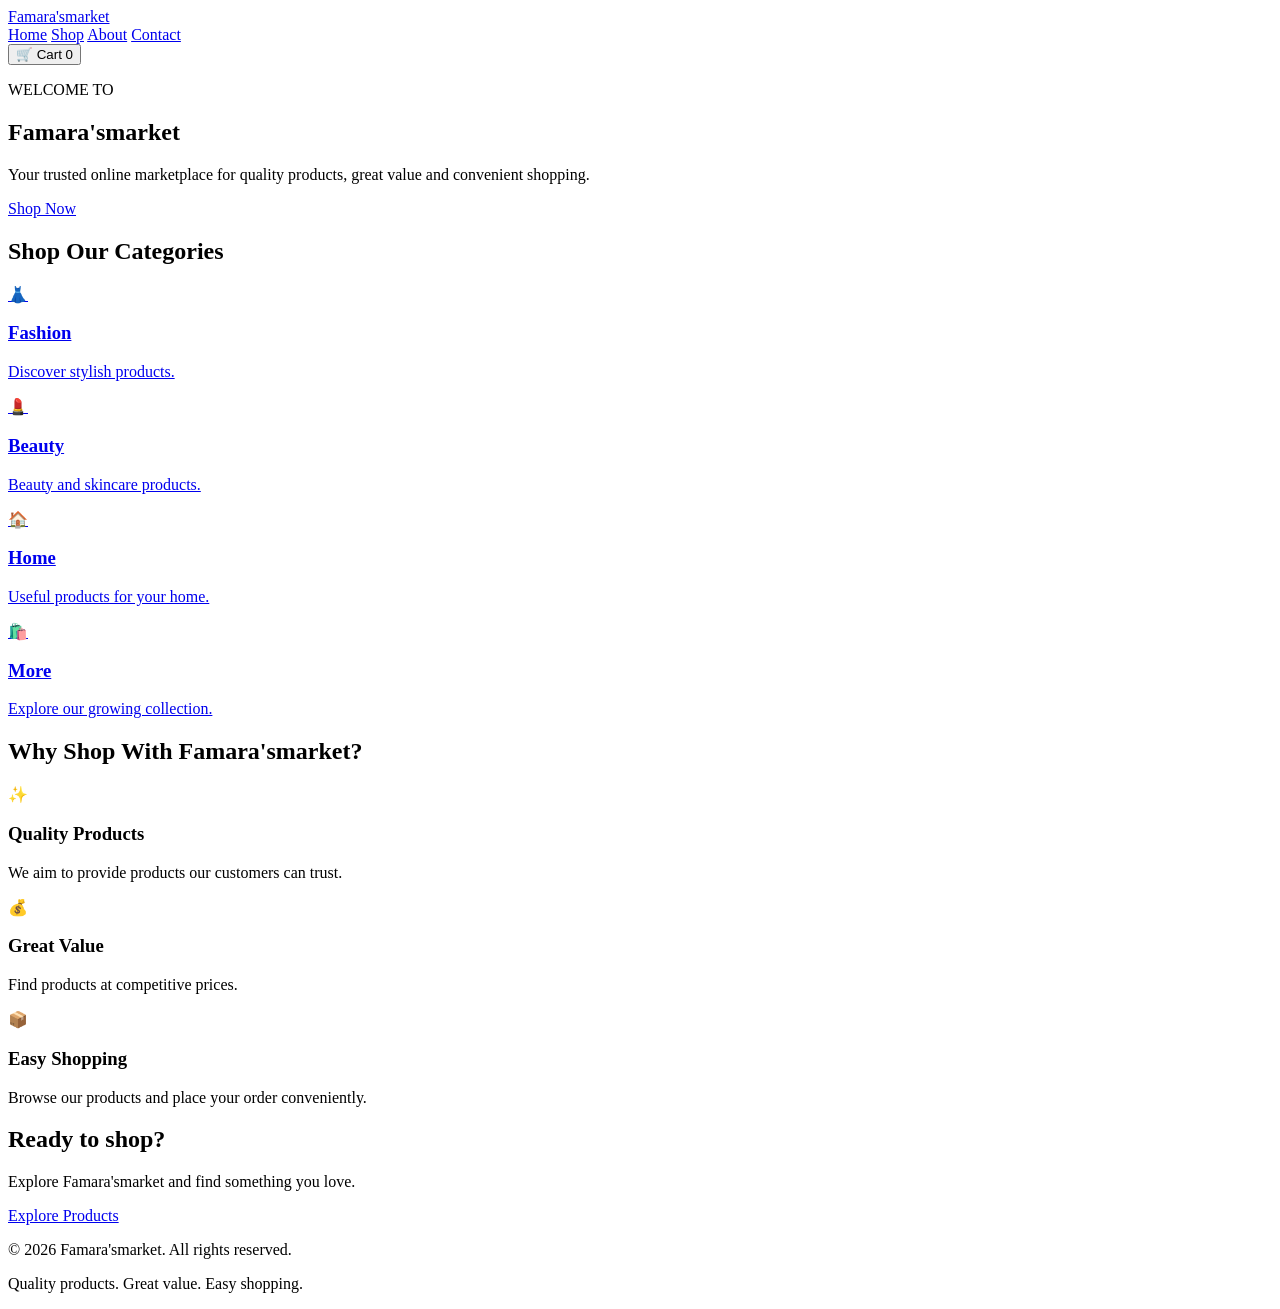
==== index.html @ 617af250 "Create Famara'smarket homepage" ====
<!DOCTYPE html>
<html lang="en">
<head>
  <meta charset="UTF-8">
  <meta name="viewport" content="width=device-width, initial-scale=1.0">

  <title>Famara'smarket | Shop Online</title>

  <meta
    name="description"
    content="Welcome to Famara'smarket — shop quality products conveniently online."
  >

  <link rel="stylesheet" href="css/style.css">
</head>

<body>

  <!-- HEADER -->
  <header class="header">
    <div class="container header-content">

      <a href="index.html" class="logo">
        Famara'smarket
      </a>

      <nav class="nav">
        <a href="index.html">Home</a>
        <a href="pages/shop.html">Shop</a>
        <a href="pages/about.html">About</a>
        <a href="pages/contact.html">Contact</a>
      </nav>

      <button class="cart-button" type="button">
        🛒 Cart <span id="cart-count">0</span>
      </button>

    </div>
  </header>


  <!-- HERO SECTION -->
  <main>

    <section class="hero">
      <div class="container hero-content">

        <div class="hero-text">
          <p class="welcome">WELCOME TO</p>

          <h1>Famara'smarket</h1>

          <p>
            Your trusted online marketplace for quality products,
            great value and convenient shopping.
          </p>

          <a href="pages/shop.html" class="button">
            Shop Now
          </a>
        </div>

      </div>
    </section>


    <!-- CATEGORIES -->
    <section class="categories">
      <div class="container">

        <h2>Shop Our Categories</h2>

        <div class="category-grid">

          <a href="pages/shop.html" class="category-card">
            <span>👗</span>
            <h3>Fashion</h3>
            <p>Discover stylish products.</p>
          </a>

          <a href="pages/shop.html" class="category-card">
            <span>💄</span>
            <h3>Beauty</h3>
            <p>Beauty and skincare products.</p>
          </a>

          <a href="pages/shop.html" class="category-card">
            <span>🏠</span>
            <h3>Home</h3>
            <p>Useful products for your home.</p>
          </a>

          <a href="pages/shop.html" class="category-card">
            <span>🛍️</span>
            <h3>More</h3>
            <p>Explore our growing collection.</p>
          </a>

        </div>

      </div>
    </section>


    <!-- WHY SHOP WITH US -->
    <section class="why-us">
      <div class="container">

        <h2>Why Shop With Famara'smarket?</h2>

        <div class="features">

          <div class="feature">
            <span>✨</span>
            <h3>Quality Products</h3>
            <p>We aim to provide products our customers can trust.</p>
          </div>

          <div class="feature">
            <span>💰</span>
            <h3>Great Value</h3>
            <p>Find products at competitive prices.</p>
          </div>

          <div class="feature">
            <span>📦</span>
            <h3>Easy Shopping</h3>
            <p>Browse our products and place your order conveniently.</p>
          </div>

        </div>

      </div>
    </section>


    <!-- CALL TO ACTION -->
    <section class="cta">
      <div class="container">

        <h2>Ready to shop?</h2>

        <p>
          Explore Famara'smarket and find something you love.
        </p>

        <a href="pages/shop.html" class="button">
          Explore Products
        </a>

      </div>
    </section>

  </main>


  <!-- FOOTER -->
  <footer class="footer">
    <div class="container">

      <p>
        © 2026 Famara'smarket. All rights reserved.
      </p>

      <p>
        Quality products. Great value. Easy shopping.
      </p>

    </div>
  </footer>


  <script src="js/script.js"></script>

</body>
  </html>
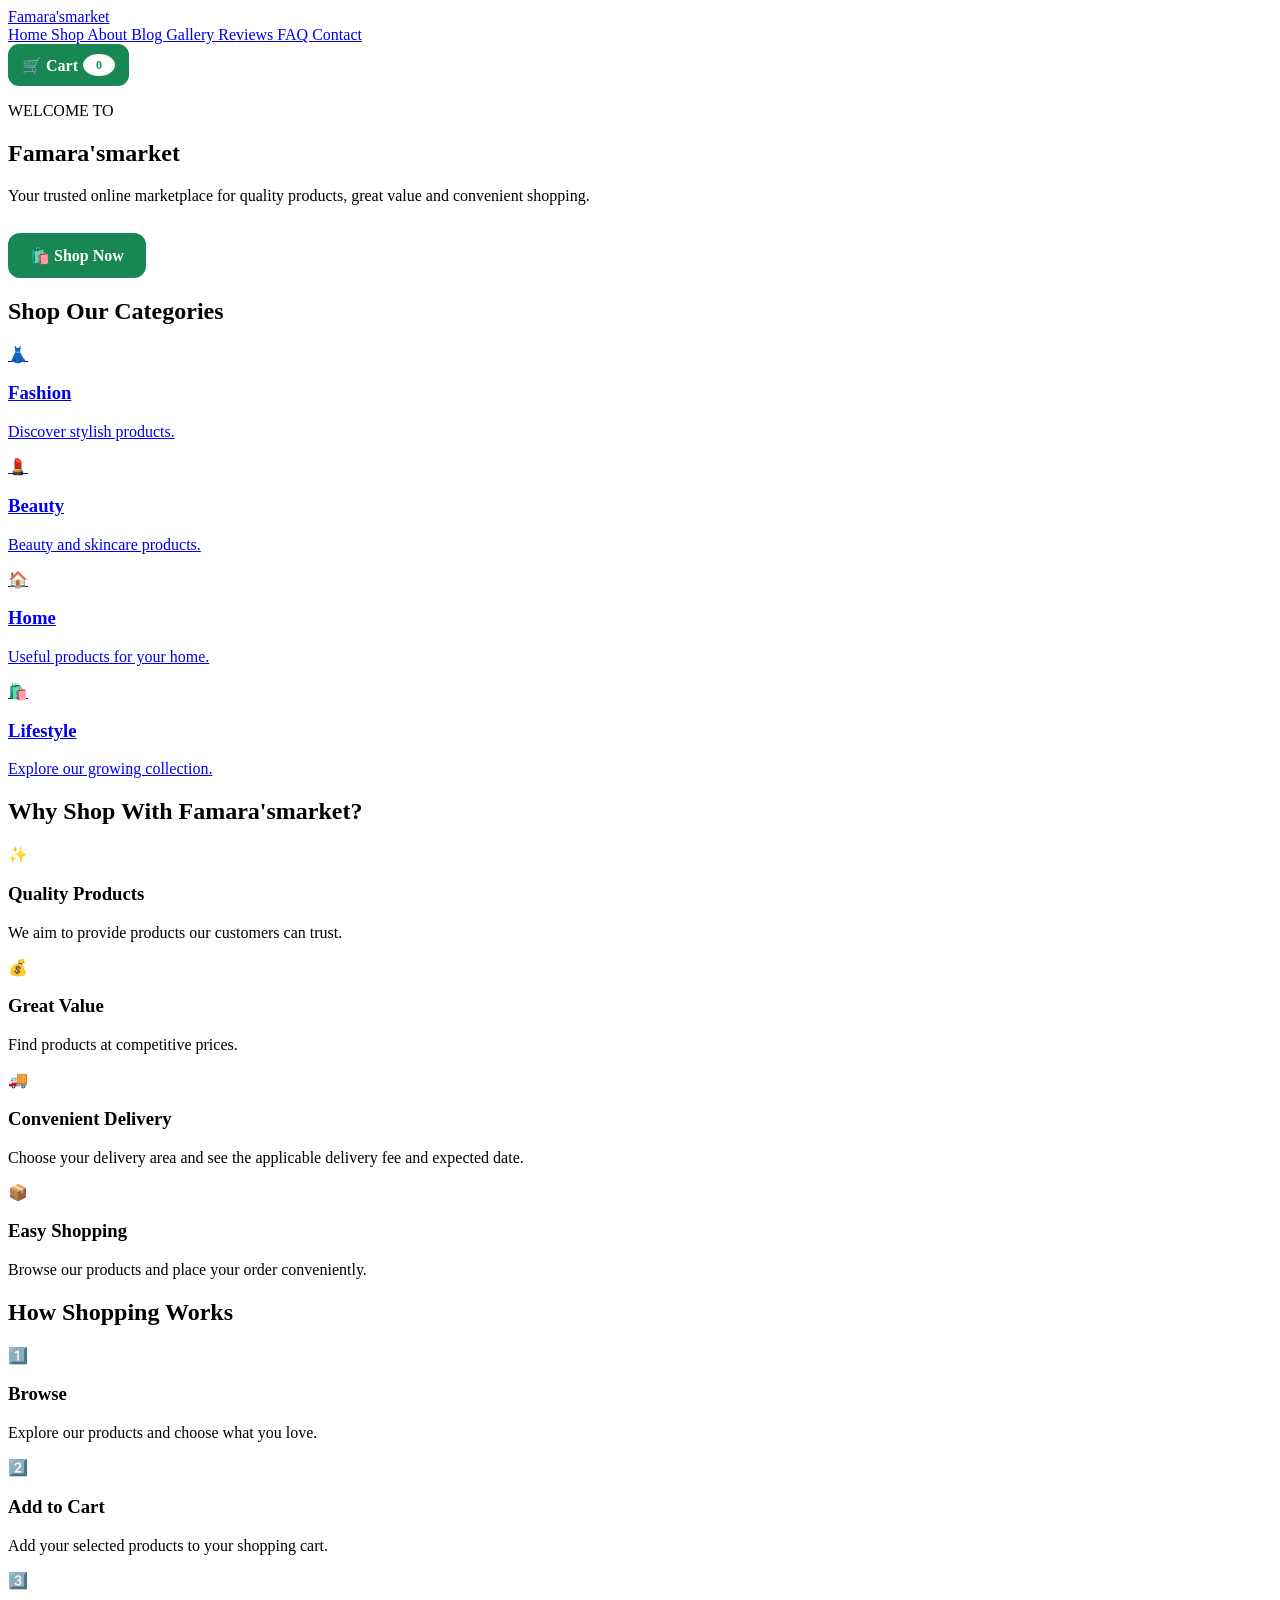
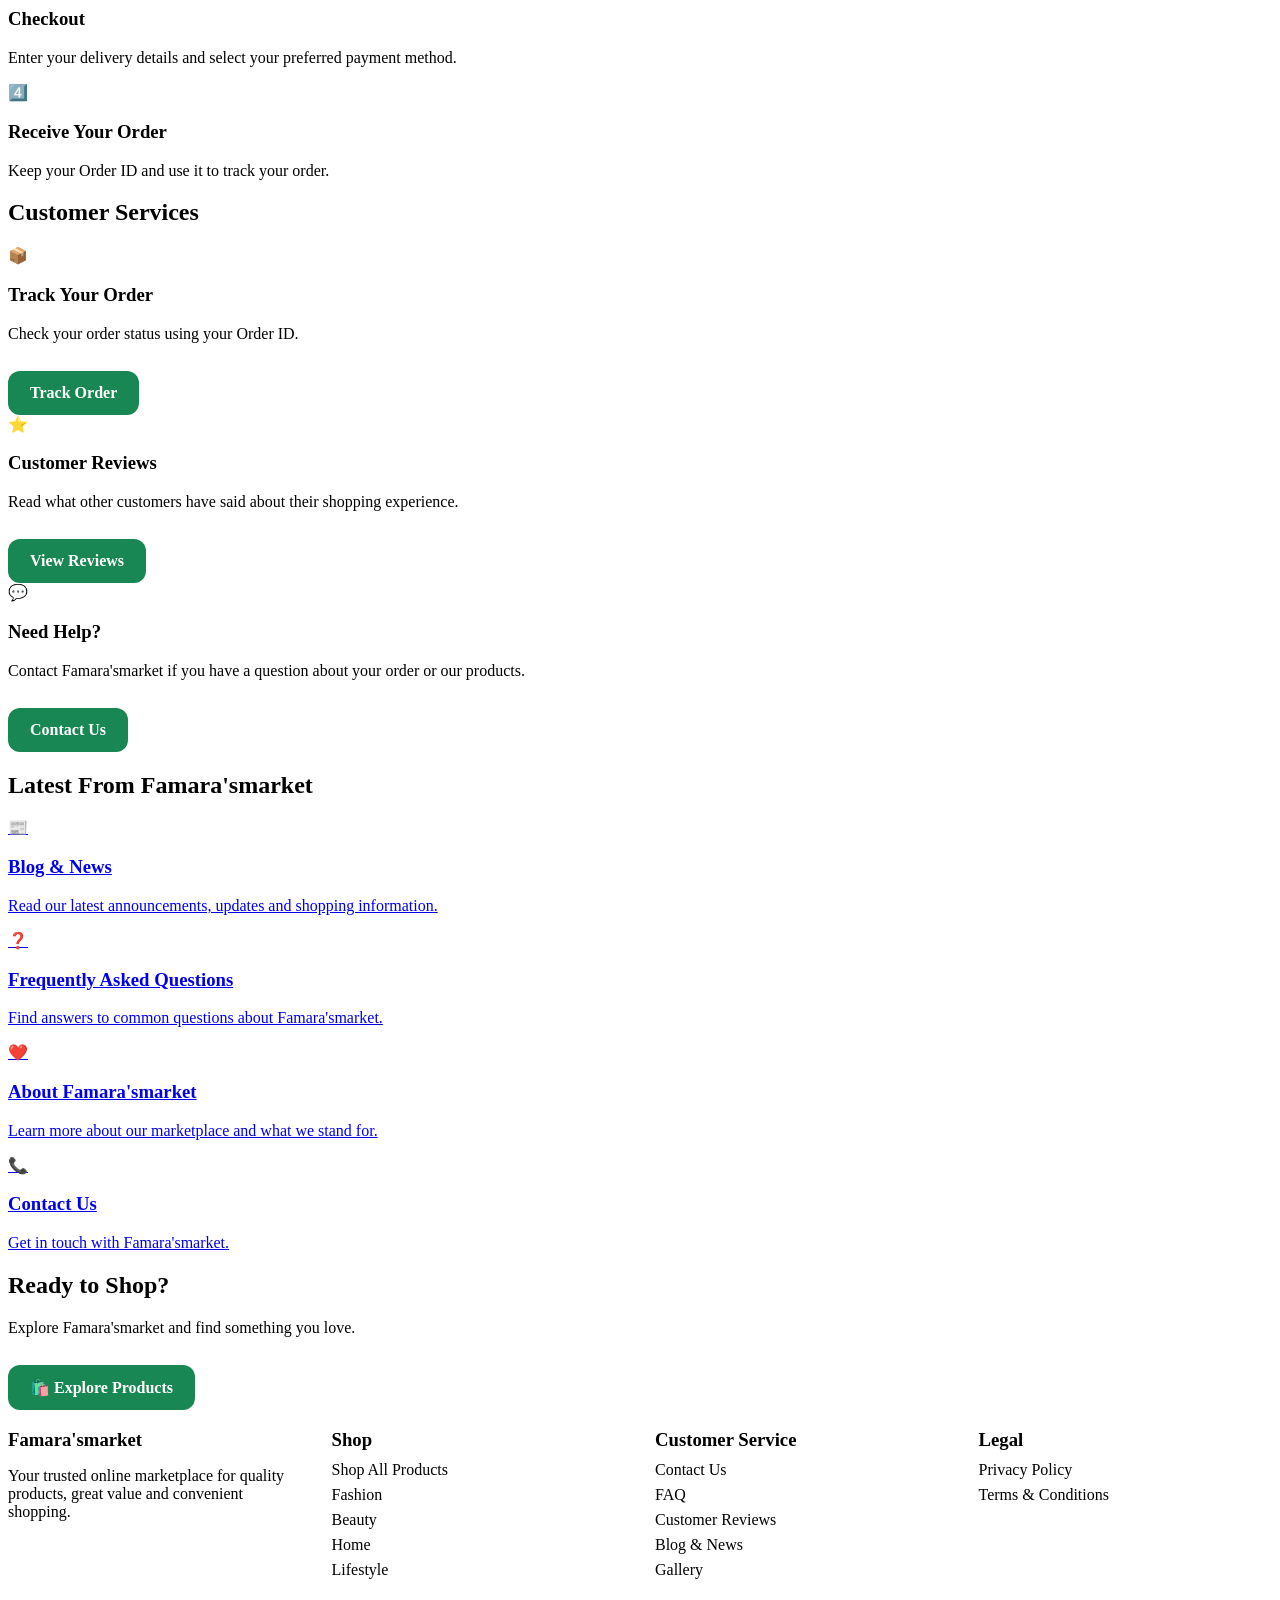
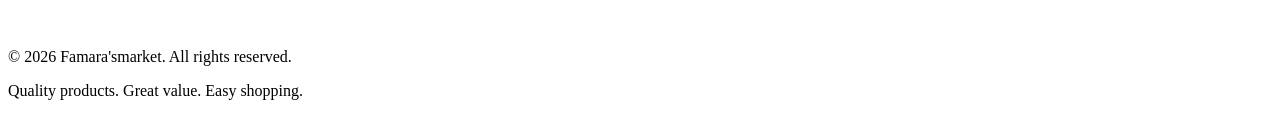
==== commit 8d856bfa: "Update homepage Updated the HTML structure and content for better clarity and user experience. Enhan" ====
--- a/index.html
+++ b/index.html
@@ -1,176 +1,1010 @@
-<!DOCTYPE html>
-<html lang="en">
-<head>
-  <meta charset="UTF-8">
-  <meta name="viewport" content="width=device-width, initial-scale=1.0">
-
-  <title>Famara'smarket | Shop Online</title>
-
-  <meta
-    name="description"
-    content="Welcome to Famara'smarket — shop quality products conveniently online."
-  >
-
-  <link rel="stylesheet" href="css/style.css">
-</head>
-
-<body>
-
-  <!-- HEADER -->
-  <header class="header">
-    <div class="container header-content">
-
-      <a href="index.html" class="logo">
-        Famara'smarket
-      </a>
-
-      <nav class="nav">
-        <a href="index.html">Home</a>
-        <a href="pages/shop.html">Shop</a>
-        <a href="pages/about.html">About</a>
-        <a href="pages/contact.html">Contact</a>
-      </nav>
-
-      <button class="cart-button" type="button">
-        🛒 Cart <span id="cart-count">0</span>
-      </button>
-
-    </div>
-  </header>
-
-
-  <!-- HERO SECTION -->
-  <main>
-
-    <section class="hero">
-      <div class="container hero-content">
-
-        <div class="hero-text">
-          <p class="welcome">WELCOME TO</p>
-
-          <h1>Famara'smarket</h1>
-
-          <p>
-            Your trusted online marketplace for quality products,
-            great value and convenient shopping.
-          </p>
-
-          <a href="pages/shop.html" class="button">
-            Shop Now
-          </a>
-        </div>
-
-      </div>
-    </section>
-
-
-    <!-- CATEGORIES -->
-    <section class="categories">
-      <div class="container">
-
-        <h2>Shop Our Categories</h2>
-
-        <div class="category-grid">
-
-          <a href="pages/shop.html" class="category-card">
-            <span>👗</span>
-            <h3>Fashion</h3>
-            <p>Discover stylish products.</p>
-          </a>
-
-          <a href="pages/shop.html" class="category-card">
-            <span>💄</span>
-            <h3>Beauty</h3>
-            <p>Beauty and skincare products.</p>
-          </a>
-
-          <a href="pages/shop.html" class="category-card">
-            <span>🏠</span>
-            <h3>Home</h3>
-            <p>Useful products for your home.</p>
-          </a>
-
-          <a href="pages/shop.html" class="category-card">
-            <span>🛍️</span>
-            <h3>More</h3>
-            <p>Explore our growing collection.</p>
-          </a>
-
-        </div>
-
-      </div>
-    </section>
-
-
-    <!-- WHY SHOP WITH US -->
-    <section class="why-us">
-      <div class="container">
-
-        <h2>Why Shop With Famara'smarket?</h2>
-
-        <div class="features">
-
-          <div class="feature">
-            <span>✨</span>
-            <h3>Quality Products</h3>
-            <p>We aim to provide products our customers can trust.</p>
-          </div>
-
-          <div class="feature">
-            <span>💰</span>
-            <h3>Great Value</h3>
-            <p>Find products at competitive prices.</p>
-          </div>
-
-          <div class="feature">
-            <span>📦</span>
-            <h3>Easy Shopping</h3>
-            <p>Browse our products and place your order conveniently.</p>
-          </div>
-
-        </div>
-
-      </div>
-    </section>
-
-
-    <!-- CALL TO ACTION -->
-    <section class="cta">
-      <div class="container">
-
-        <h2>Ready to shop?</h2>
-
-        <p>
-          Explore Famara'smarket and find something you love.
-        </p>
-
-        <a href="pages/shop.html" class="button">
-          Explore Products
-        </a>
-
-      </div>
-    </section>
-
-  </main>
-
-
-  <!-- FOOTER -->
-  <footer class="footer">
-    <div class="container">
-
-      <p>
-        © 2026 Famara'smarket. All rights reserved.
-      </p>
-
-      <p>
-        Quality products. Great value. Easy shopping.
-      </p>
-
-    </div>
-  </footer>
-
-
-  <script src="js/script.js"></script>
-
-</body>
-  </html>
+<!DOCTYPE html>  <html lang="en">  <head>  
+  <meta charset="UTF-8">  <meta
+name="viewport"
+content="width=device-width, initial-scale=1.0"
+
+> 
+
+<meta
+name="description"
+content="Famara'smarket — your trusted online marketplace for quality products, great value and convenient shopping across Sierra Leone."
+
+> 
+
+<meta
+name="theme-color"
+content="#198754"
+
+> 
+
+  <title>Famara'smarket | Shop Online</title>    <link  
+    rel="stylesheet"  
+    href="css/style.css"  
+  >    <style>  
+  
+    /* =====================================================  
+       HOME PAGE BUTTON FIX  
+       ===================================================== */  
+  
+    .fm-button {  
+      display: inline-block;  
+  
+      padding: 13px 22px;  
+  
+      margin-top: 12px;  
+  
+      background: #198754;  
+  
+      color: #ffffff !important;  
+  
+      border: none;  
+  
+      border-radius: 12px;  
+  
+      text-decoration: none !important;  
+  
+      font-weight: 800;  
+  
+      cursor: pointer;  
+  
+      transition:  
+        background .2s ease,  
+        transform .2s ease;  
+    }  
+  
+    .fm-button:hover {  
+      background: #157347;  
+  
+      transform: translateY(-1px);  
+    }  
+  
+    .fm-button:active {  
+      transform: translateY(0);  
+    }  
+  
+    .fm-cart-button {  
+      display: inline-flex;  
+  
+      align-items: center;  
+  
+      gap: 5px;  
+  
+      padding: 10px 14px;  
+  
+      background: #198754;  
+  
+      color: #ffffff !important;  
+  
+      border-radius: 11px;  
+  
+      text-decoration: none !important;  
+  
+      font-weight: 800;  
+    }  
+  
+    .fm-cart-count {  
+      display: inline-flex;  
+  
+      align-items: center;  
+  
+      justify-content: center;  
+  
+      min-width: 22px;  
+  
+      height: 22px;  
+  
+      padding: 0 5px;  
+  
+      border-radius: 50%;  
+  
+      background: #ffffff;  
+  
+      color: #198754;  
+  
+      font-size: 12px;  
+    }  
+  
+    .fm-footer-grid {  
+      display: grid;  
+  
+      grid-template-columns:  
+        repeat(4, 1fr);  
+  
+      gap: 30px;  
+  
+      margin-bottom: 25px;  
+    }  
+  
+    .fm-footer-column h3 {  
+      margin-bottom: 10px;  
+    }  
+  
+    .fm-footer-column a {  
+      display: block;  
+  
+      margin-bottom: 7px;  
+  
+      color: inherit;  
+  
+      text-decoration: none;  
+    }  
+  
+    .fm-footer-column a:hover {  
+      text-decoration: underline;  
+    }  
+  
+    .fm-footer-bottom {  
+      padding-top: 20px;  
+  
+      border-top:  
+        1px solid rgba(255,255,255,.2);  
+    }  
+  
+    @media (max-width: 800px) {  
+  
+      .fm-footer-grid {  
+        grid-template-columns:  
+          repeat(2, 1fr);  
+      }  
+  
+    }  
+  
+    @media (max-width: 500px) {  
+  
+      .fm-footer-grid {  
+        grid-template-columns: 1fr;  
+      }  
+  
+    }  
+  
+  </style>  </head>  <body>    <!-- =====================================================  
+       HEADER  
+       ===================================================== -->    <header class="header">  <div class="container header-content">  
+
+
+  <a  
+    href="index.html"  
+    class="logo"  
+  >  
+    Famara'smarket  
+  </a>  
+
+
+  <nav class="nav">  
+
+    <a href="index.html">  
+      Home  
+    </a>  
+
+    <a href="pages/shop.html">  
+      Shop  
+    </a>  
+
+    <a href="pages/about.html">  
+      About  
+    </a>  
+
+    <a href="pages/blog.html">  
+      Blog  
+    </a>  
+
+    <a href="pages/gallery.html">  
+      Gallery  
+    </a>  
+
+    <a href="pages/testimonials.html">  
+      Reviews  
+    </a>  
+
+    <a href="pages/faq.html">  
+      FAQ  
+    </a>  
+
+    <a href="pages/contact.html">  
+      Contact  
+    </a>  
+
+  </nav>  
+
+
+  <a  
+    href="pages/shop.html"  
+    class="fm-cart-button"  
+    aria-label="Open shopping cart"  
+  >  
+
+    🛒 Cart  
+
+    <span  
+      class="fm-cart-count"  
+      id="cart-count"  
+    >  
+      0  
+    </span>  
+
+  </a>  
+
+
+</div>
+
+  </header>    <!-- =====================================================  
+       MAIN  
+       ===================================================== -->    <main>  <!-- ===================================================  
+     HERO  
+     =================================================== -->  
+
+<section class="hero">  
+
+  <div class="container hero-content">  
+
+    <div class="hero-text">  
+
+      <p class="welcome">  
+        WELCOME TO  
+      </p>  
+
+
+      <h1>  
+        Famara'smarket  
+      </h1>  
+
+
+      <p>  
+        Your trusted online marketplace for quality  
+        products, great value and convenient shopping.  
+      </p>  
+
+
+      <a  
+        href="pages/shop.html"  
+        class="fm-button"  
+      >  
+        🛍️ Shop Now  
+      </a>  
+
+    </div>  
+
+  </div>  
+
+</section>  
+
+
+
+<!-- ===================================================  
+     CATEGORIES  
+     =================================================== -->  
+
+<section class="categories">  
+
+  <div class="container">  
+
+    <h2>  
+      Shop Our Categories  
+    </h2>  
+
+
+    <div class="category-grid">  
+
+
+      <a  
+        href="pages/shop.html"  
+        class="category-card"  
+      >  
+
+        <span>  
+          👗  
+        </span>  
+
+        <h3>  
+          Fashion  
+        </h3>  
+
+        <p>  
+          Discover stylish products.  
+        </p>  
+
+      </a>  
+
+
+      <a  
+        href="pages/shop.html"  
+        class="category-card"  
+      >  
+
+        <span>  
+          💄  
+        </span>  
+
+        <h3>  
+          Beauty  
+        </h3>  
+
+        <p>  
+          Beauty and skincare products.  
+        </p>  
+
+      </a>  
+
+
+      <a  
+        href="pages/shop.html"  
+        class="category-card"  
+      >  
+
+        <span>  
+          🏠  
+        </span>  
+
+        <h3>  
+          Home  
+        </h3>  
+
+        <p>  
+          Useful products for your home.  
+        </p>  
+
+      </a>  
+
+
+      <a  
+        href="pages/shop.html"  
+        class="category-card"  
+      >  
+
+        <span>  
+          🛍️  
+        </span>  
+
+        <h3>  
+          Lifestyle  
+        </h3>  
+
+        <p>  
+          Explore our growing collection.  
+        </p>  
+
+      </a>  
+
+
+    </div>  
+
+  </div>  
+
+</section>  
+
+
+
+<!-- ===================================================  
+     WHY SHOP WITH US  
+     =================================================== -->  
+
+<section class="why-us">  
+
+  <div class="container">  
+
+    <h2>  
+      Why Shop With Famara'smarket?  
+    </h2>  
+
+
+    <div class="features">  
+
+
+      <div class="feature">  
+
+        <span>  
+          ✨  
+        </span>  
+
+        <h3>  
+          Quality Products  
+        </h3>  
+
+        <p>  
+          We aim to provide products our customers  
+          can trust.  
+        </p>  
+
+      </div>  
+
+
+      <div class="feature">  
+
+        <span>  
+          💰  
+        </span>  
+
+        <h3>  
+          Great Value  
+        </h3>  
+
+        <p>  
+          Find products at competitive prices.  
+        </p>  
+
+      </div>  
+
+
+      <div class="feature">  
+
+        <span>  
+          🚚  
+        </span>  
+
+        <h3>  
+          Convenient Delivery  
+        </h3>  
+
+        <p>  
+          Choose your delivery area and see the  
+          applicable delivery fee and expected date.  
+        </p>  
+
+      </div>  
+
+
+      <div class="feature">  
+
+        <span>  
+          📦  
+        </span>  
+
+        <h3>  
+          Easy Shopping  
+        </h3>  
+
+        <p>  
+          Browse our products and place your order  
+          conveniently.  
+        </p>  
+
+      </div>  
+
+
+    </div>  
+
+  </div>  
+
+</section>  
+
+
+
+<!-- ===================================================  
+     HOW SHOPPING WORKS  
+     =================================================== -->  
+
+<section class="categories">  
+
+  <div class="container">  
+
+    <h2>  
+      How Shopping Works  
+    </h2>  
+
+
+    <div class="category-grid">  
+
+
+      <div class="category-card">  
+
+        <span>  
+          1️⃣  
+        </span>  
+
+        <h3>  
+          Browse  
+        </h3>  
+
+        <p>  
+          Explore our products and choose what you love.  
+        </p>  
+
+      </div>  
+
+
+      <div class="category-card">  
+
+        <span>  
+          2️⃣  
+        </span>  
+
+        <h3>  
+          Add to Cart  
+        </h3>  
+
+        <p>  
+          Add your selected products to your shopping cart.  
+        </p>  
+
+      </div>  
+
+
+      <div class="category-card">  
+
+        <span>  
+          3️⃣  
+        </span>  
+
+        <h3>  
+          Checkout  
+        </h3>  
+
+        <p>  
+          Enter your delivery details and select your  
+          preferred payment method.  
+        </p>  
+
+      </div>  
+
+
+      <div class="category-card">  
+
+        <span>  
+          4️⃣  
+        </span>  
+
+        <h3>  
+          Receive Your Order  
+        </h3>  
+
+        <p>  
+          Keep your Order ID and use it to track your order.  
+        </p>  
+
+      </div>  
+
+
+    </div>  
+
+  </div>  
+
+</section>  
+
+
+
+<!-- ===================================================  
+     CUSTOMER SERVICES  
+     =================================================== -->  
+
+<section class="why-us">  
+
+  <div class="container">  
+
+    <h2>  
+      Customer Services  
+    </h2>  
+
+
+    <div class="features">  
+
+
+      <div class="feature">  
+
+        <span>  
+          📦  
+        </span>  
+
+        <h3>  
+          Track Your Order  
+        </h3>  
+
+        <p>  
+          Check your order status using your Order ID.  
+        </p>  
+
+
+        <a  
+          href="pages/shop.html#trackingSection"  
+          class="fm-button"  
+        >  
+          Track Order  
+        </a>  
+
+      </div>  
+
+
+      <div class="feature">  
+
+        <span>  
+          ⭐  
+        </span>  
+
+        <h3>  
+          Customer Reviews  
+        </h3>  
+
+        <p>  
+          Read what other customers have said about  
+          their shopping experience.  
+        </p>  
+
+
+        <a  
+          href="pages/testimonials.html"  
+          class="fm-button"  
+        >  
+          View Reviews  
+        </a>  
+
+      </div>  
+
+
+      <div class="feature">  
+
+        <span>  
+          💬  
+        </span>  
+
+        <h3>  
+          Need Help?  
+        </h3>  
+
+        <p>  
+          Contact Famara'smarket if you have a question  
+          about your order or our products.  
+        </p>  
+
+
+        <a  
+          href="pages/contact.html"  
+          class="fm-button"  
+        >  
+          Contact Us  
+        </a>  
+
+      </div>  
+
+
+    </div>  
+
+  </div>  
+
+</section>  
+
+
+
+<!-- ===================================================  
+     LATEST  
+     =================================================== -->  
+
+<section class="categories">  
+
+  <div class="container">  
+
+    <h2>  
+      Latest From Famara'smarket  
+    </h2>  
+
+
+    <div class="category-grid">  
+
+
+      <a  
+        href="pages/blog.html"  
+        class="category-card"  
+      >  
+
+        <span>  
+          📰  
+        </span>  
+
+        <h3>  
+          Blog & News  
+        </h3>  
+
+        <p>  
+          Read our latest announcements, updates and  
+          shopping information.  
+        </p>  
+
+      </a>  
+
+
+      <a  
+        href="pages/faq.html"  
+        class="category-card"  
+      >  
+
+        <span>  
+          ❓  
+        </span>  
+
+        <h3>  
+          Frequently Asked Questions  
+        </h3>  
+
+        <p>  
+          Find answers to common questions about  
+          Famara'smarket.  
+        </p>  
+
+      </a>  
+
+
+      <a  
+        href="pages/about.html"  
+        class="category-card"  
+      >  
+
+        <span>  
+          ❤️  
+        </span>  
+
+        <h3>  
+          About Famara'smarket  
+        </h3>  
+
+        <p>  
+          Learn more about our marketplace and what  
+          we stand for.  
+        </p>  
+
+      </a>  
+
+
+      <a  
+        href="pages/contact.html"  
+        class="category-card"  
+      >  
+
+        <span>  
+          📞  
+        </span>  
+
+        <h3>  
+          Contact Us  
+        </h3>  
+
+        <p>  
+          Get in touch with Famara'smarket.  
+        </p>  
+
+      </a>  
+
+
+    </div>  
+
+  </div>  
+
+</section>  
+
+
+
+<!-- ===================================================  
+     FINAL CTA  
+     =================================================== -->  
+
+<section class="cta">  
+
+  <div class="container">  
+
+    <h2>  
+      Ready to Shop?  
+    </h2>  
+
+
+    <p>  
+      Explore Famara'smarket and find something you love.  
+    </p>  
+
+
+    <a  
+      href="pages/shop.html"  
+      class="fm-button"  
+    >  
+      🛍️ Explore Products  
+    </a>  
+
+  </div>  
+
+</section>
+
+  </main>    <!-- =====================================================  
+       FOOTER  
+       ===================================================== -->    <footer class="footer">  <div class="container">  
+
+
+  <div class="fm-footer-grid">  
+
+
+    <div class="fm-footer-column">  
+
+      <h3>  
+        Famara'smarket  
+      </h3>  
+
+      <p>  
+        Your trusted online marketplace for quality  
+        products, great value and convenient shopping.  
+      </p>  
+
+    </div>  
+
+
+    <div class="fm-footer-column">  
+
+      <h3>  
+        Shop  
+      </h3>  
+
+      <a href="pages/shop.html">  
+        Shop All Products  
+      </a>  
+
+      <a href="pages/shop.html">  
+        Fashion  
+      </a>  
+
+      <a href="pages/shop.html">  
+        Beauty  
+      </a>  
+
+      <a href="pages/shop.html">  
+        Home  
+      </a>  
+
+      <a href="pages/shop.html">  
+        Lifestyle  
+      </a>  
+
+    </div>  
+
+
+    <div class="fm-footer-column">  
+
+      <h3>  
+        Customer Service  
+      </h3>  
+
+      <a href="pages/contact.html">  
+        Contact Us  
+      </a>  
+
+      <a href="pages/faq.html">  
+        FAQ  
+      </a>  
+
+      <a href="pages/testimonials.html">  
+        Customer Reviews  
+      </a>  
+
+      <a href="pages/blog.html">  
+        Blog & News  
+      </a>  
+
+      <a href="pages/gallery.html">  
+        Gallery  
+      </a>  
+
+    </div>  
+
+
+    <div class="fm-footer-column">  
+
+      <h3>  
+        Legal  
+      </h3>  
+
+      <a href="pages/privacy.html">  
+        Privacy Policy  
+      </a>  
+
+      <a href="pages/terms.html">  
+        Terms & Conditions  
+      </a>  
+
+    </div>  
+
+
+  </div>  
+
+
+  <div class="fm-footer-bottom">  
+
+    <p>  
+      ©  
+      <span id="year"></span>  
+      Famara'smarket.  
+      All rights reserved.  
+    </p>  
+
+    <p>  
+      Quality products. Great value. Easy shopping.  
+    </p>  
+
+  </div>  
+
+
+</div>
+
+  </footer>    <!-- =====================================================  
+       JAVASCRIPT  
+       ===================================================== -->    <script src="js/script.js"></script>    <script>  
+  
+    const yearElement =  
+      document.getElementById("year");  
+  
+    if (yearElement) {  
+      yearElement.textContent =  
+        new Date().getFullYear();  
+    }  
+  
+  
+    /*  
+      Keep the cart number updated if the  
+      existing cart uses localStorage.  
+    */  
+  
+    try {  
+  
+      const possibleKeys = [  
+        "famarasmarket_cart",  
+        "cart"  
+      ];  
+  
+      let savedCart = null;  
+  
+      for (const key of possibleKeys) {  
+  
+        const stored =  
+          localStorage.getItem(key);  
+  
+        if (stored) {  
+  
+          try {  
+  
+            const parsed =  
+              JSON.parse(stored);  
+  
+            if (Array.isArray(parsed)) {  
+  
+              savedCart = parsed;  
+              break;  
+  
+            }  
+  
+          } catch (error) {  
+            /* Ignore invalid storage */  
+          }  
+  
+        }  
+  
+      }  
+  
+  
+      if (Array.isArray(savedCart)) {  
+  
+        const count =  
+          savedCart.reduce(  
+            function(total, item) {  
+  
+              return total +  
+                Number(  
+                  item.quantity || 0  
+                );  
+  
+            },  
+            0  
+          );  
+  
+  
+        const cartCount =  
+          document.getElementById(  
+            "cart-count"  
+          );  
+  
+  
+        if (cartCount) {  
+  
+          cartCount.textContent =  
+            count;  
+  
+        }  
+  
+      }  
+  
+    } catch (error) {  
+      /* Cart is handled by the Shop page */  
+    }  
+  
+  </script>  </body>  </html>
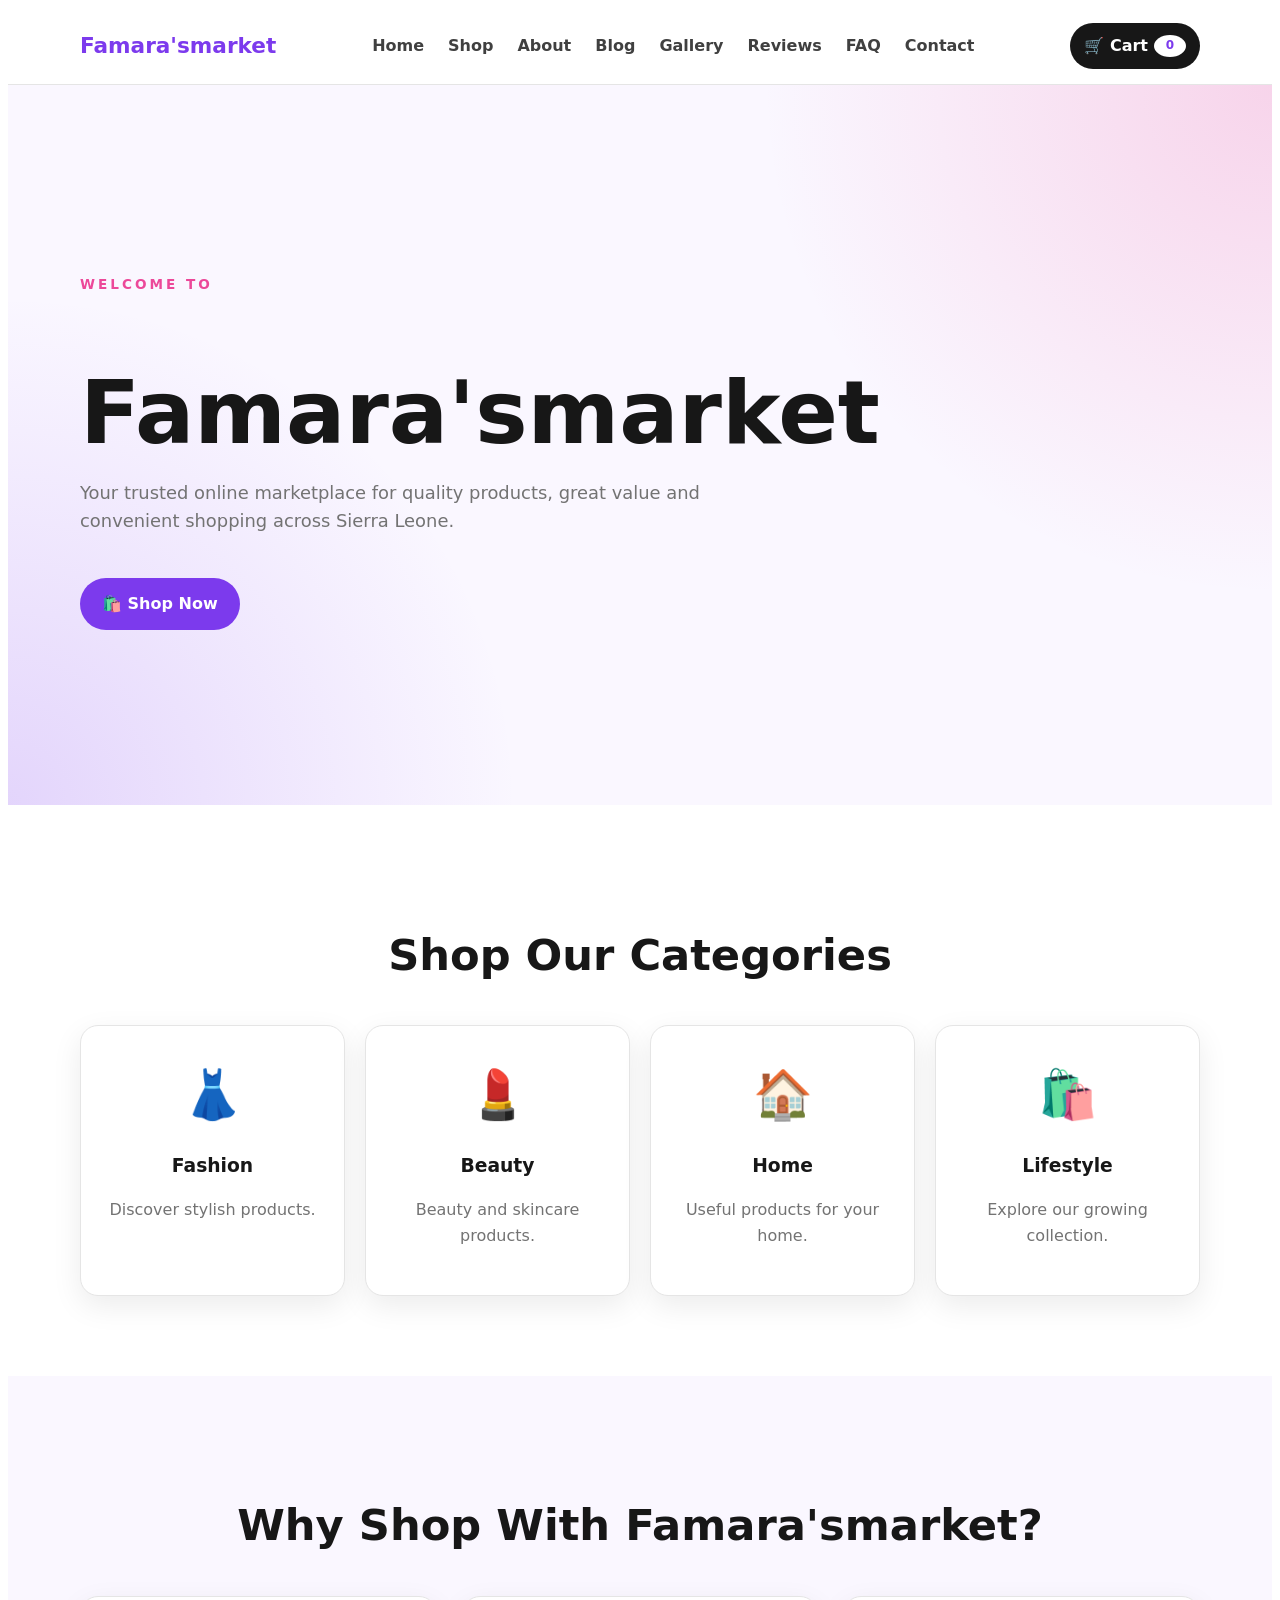
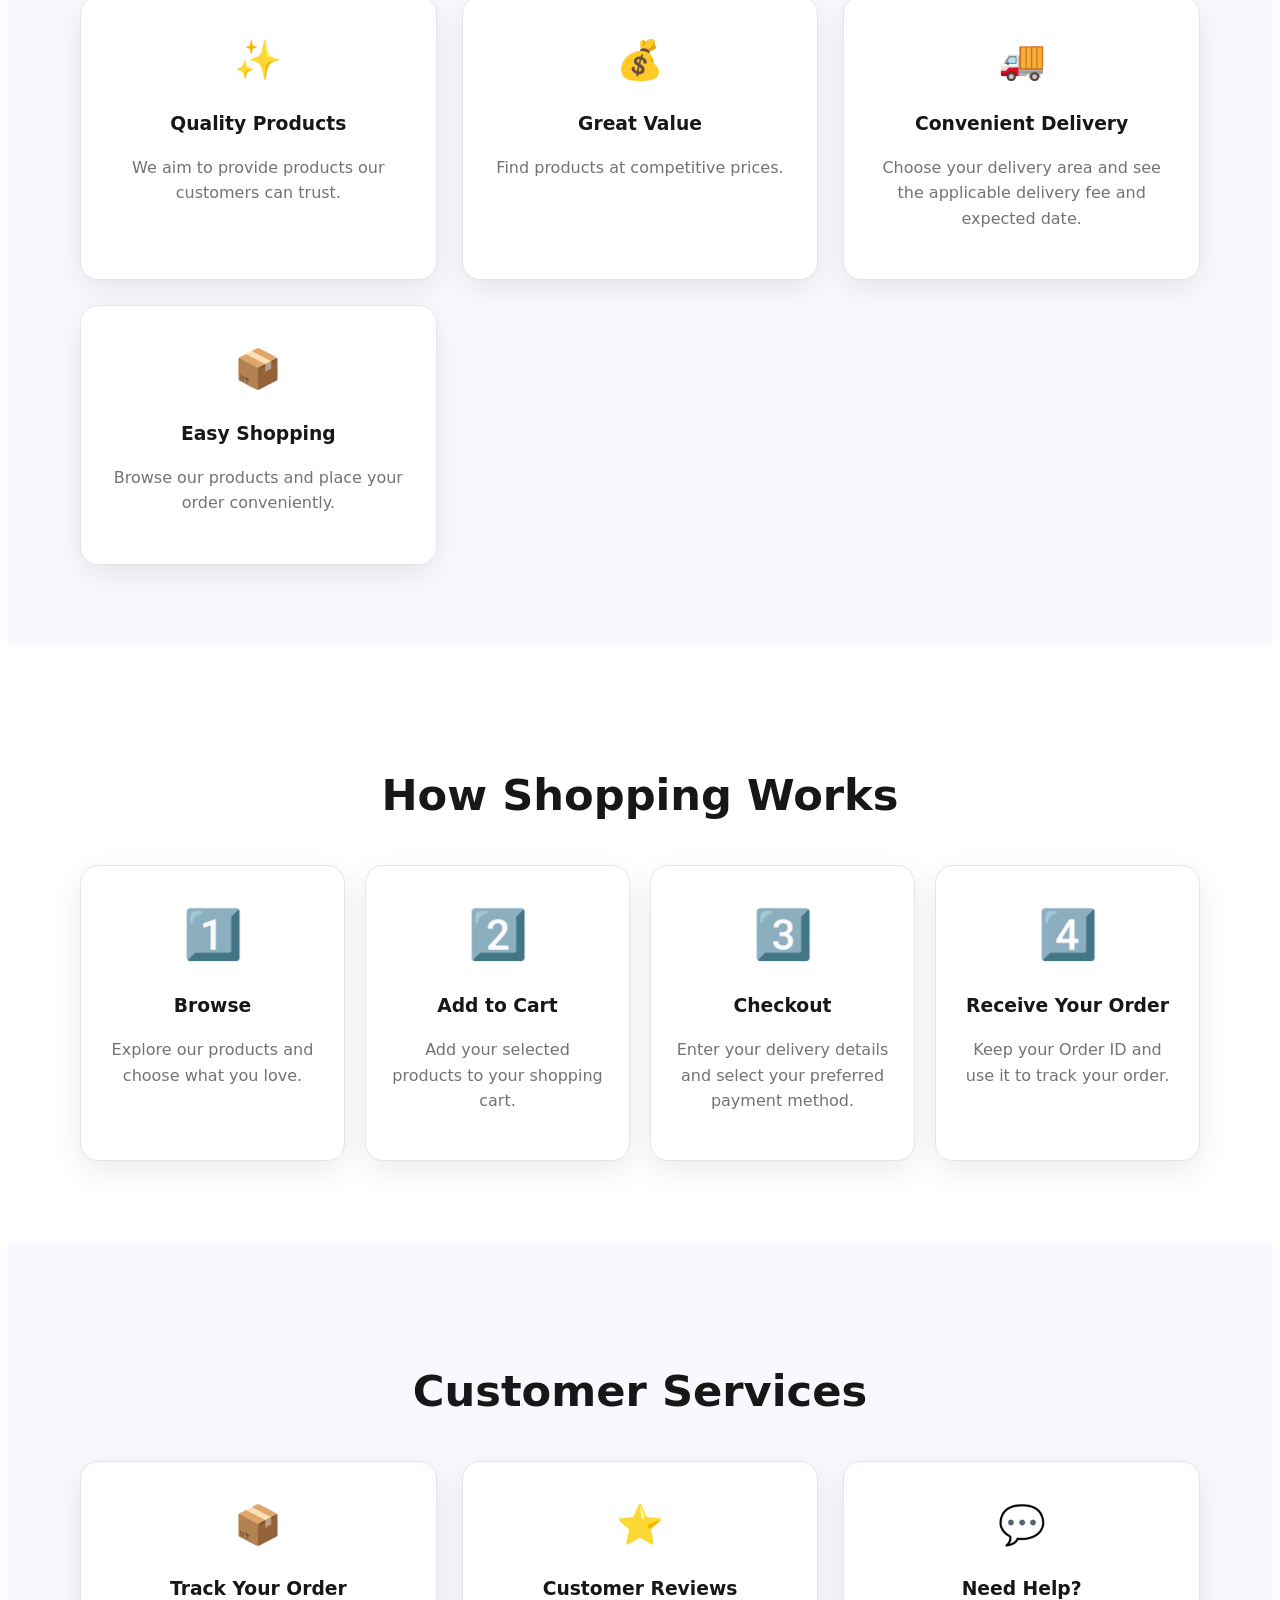
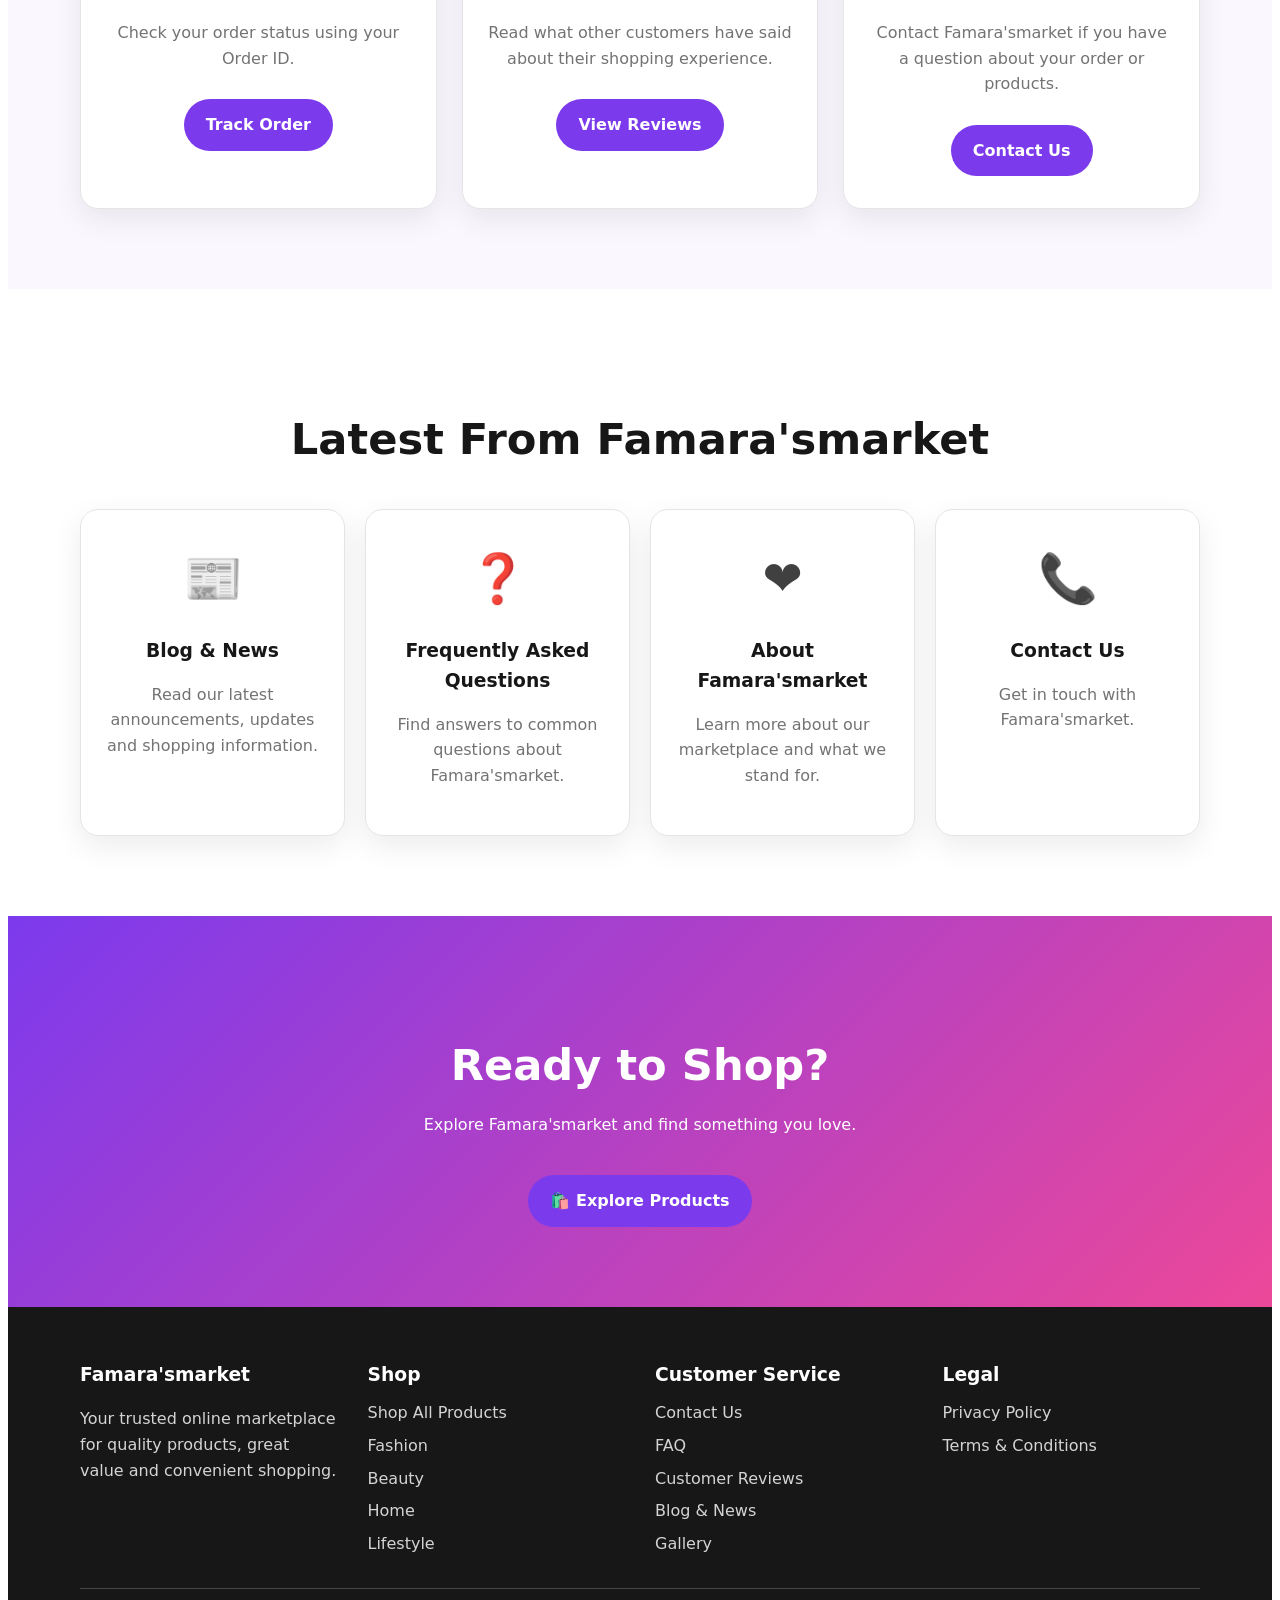
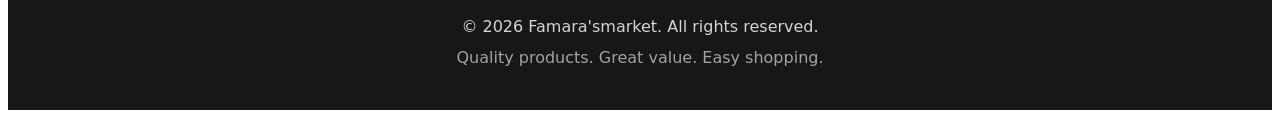
==== commit 86fb4140: "Fix homepage navigation links" ====
--- a/index.html
+++ b/index.html
@@ -1,1010 +1,1102 @@
-<!DOCTYPE html>  <html lang="en">  <head>  
-  <meta charset="UTF-8">  <meta
-name="viewport"
-content="width=device-width, initial-scale=1.0"
-
-> 
-
-<meta
-name="description"
-content="Famara'smarket — your trusted online marketplace for quality products, great value and convenient shopping across Sierra Leone."
-
-> 
-
-<meta
-name="theme-color"
-content="#198754"
-
-> 
-
-  <title>Famara'smarket | Shop Online</title>    <link  
-    rel="stylesheet"  
-    href="css/style.css"  
-  >    <style>  
-  
-    /* =====================================================  
-       HOME PAGE BUTTON FIX  
-       ===================================================== */  
-  
-    .fm-button {  
-      display: inline-block;  
-  
-      padding: 13px 22px;  
-  
-      margin-top: 12px;  
-  
-      background: #198754;  
-  
-      color: #ffffff !important;  
-  
-      border: none;  
-  
-      border-radius: 12px;  
-  
-      text-decoration: none !important;  
-  
-      font-weight: 800;  
-  
-      cursor: pointer;  
-  
-      transition:  
-        background .2s ease,  
-        transform .2s ease;  
-    }  
-  
-    .fm-button:hover {  
-      background: #157347;  
-  
-      transform: translateY(-1px);  
-    }  
-  
-    .fm-button:active {  
-      transform: translateY(0);  
-    }  
-  
-    .fm-cart-button {  
-      display: inline-flex;  
-  
-      align-items: center;  
-  
-      gap: 5px;  
-  
-      padding: 10px 14px;  
-  
-      background: #198754;  
-  
-      color: #ffffff !important;  
-  
-      border-radius: 11px;  
-  
-      text-decoration: none !important;  
-  
-      font-weight: 800;  
-    }  
-  
-    .fm-cart-count {  
-      display: inline-flex;  
-  
-      align-items: center;  
-  
-      justify-content: center;  
-  
-      min-width: 22px;  
-  
-      height: 22px;  
-  
-      padding: 0 5px;  
-  
-      border-radius: 50%;  
-  
-      background: #ffffff;  
-  
-      color: #198754;  
-  
-      font-size: 12px;  
-    }  
-  
-    .fm-footer-grid {  
-      display: grid;  
-  
-      grid-template-columns:  
-        repeat(4, 1fr);  
-  
-      gap: 30px;  
-  
-      margin-bottom: 25px;  
-    }  
-  
-    .fm-footer-column h3 {  
-      margin-bottom: 10px;  
-    }  
-  
-    .fm-footer-column a {  
-      display: block;  
-  
-      margin-bottom: 7px;  
-  
-      color: inherit;  
-  
-      text-decoration: none;  
-    }  
-  
-    .fm-footer-column a:hover {  
-      text-decoration: underline;  
-    }  
-  
-    .fm-footer-bottom {  
-      padding-top: 20px;  
-  
-      border-top:  
-        1px solid rgba(255,255,255,.2);  
-    }  
-  
-    @media (max-width: 800px) {  
-  
-      .fm-footer-grid {  
-        grid-template-columns:  
-          repeat(2, 1fr);  
-      }  
-  
-    }  
-  
-    @media (max-width: 500px) {  
-  
-      .fm-footer-grid {  
-        grid-template-columns: 1fr;  
-      }  
-  
-    }  
-  
-  </style>  </head>  <body>    <!-- =====================================================  
-       HEADER  
-       ===================================================== -->    <header class="header">  <div class="container header-content">  
-
-
-  <a  
-    href="index.html"  
-    class="logo"  
-  >  
-    Famara'smarket  
-  </a>  
-
-
-  <nav class="nav">  
-
-    <a href="index.html">  
-      Home  
-    </a>  
-
-    <a href="pages/shop.html">  
-      Shop  
-    </a>  
-
-    <a href="pages/about.html">  
-      About  
-    </a>  
-
-    <a href="pages/blog.html">  
-      Blog  
-    </a>  
-
-    <a href="pages/gallery.html">  
-      Gallery  
-    </a>  
-
-    <a href="pages/testimonials.html">  
-      Reviews  
-    </a>  
-
-    <a href="pages/faq.html">  
-      FAQ  
-    </a>  
-
-    <a href="pages/contact.html">  
-      Contact  
-    </a>  
-
-  </nav>  
-
-
-  <a  
-    href="pages/shop.html"  
-    class="fm-cart-button"  
-    aria-label="Open shopping cart"  
-  >  
-
-    🛒 Cart  
-
-    <span  
-      class="fm-cart-count"  
-      id="cart-count"  
-    >  
-      0  
-    </span>  
-
-  </a>  
-
-
-</div>
-
-  </header>    <!-- =====================================================  
-       MAIN  
-       ===================================================== -->    <main>  <!-- ===================================================  
-     HERO  
-     =================================================== -->  
-
-<section class="hero">  
-
-  <div class="container hero-content">  
-
-    <div class="hero-text">  
-
-      <p class="welcome">  
-        WELCOME TO  
-      </p>  
-
-
-      <h1>  
-        Famara'smarket  
-      </h1>  
-
-
-      <p>  
-        Your trusted online marketplace for quality  
-        products, great value and convenient shopping.  
-      </p>  
-
-
-      <a  
-        href="pages/shop.html"  
-        class="fm-button"  
-      >  
-        🛍️ Shop Now  
-      </a>  
-
-    </div>  
-
-  </div>  
-
-</section>  
-
-
-
-<!-- ===================================================  
-     CATEGORIES  
-     =================================================== -->  
-
-<section class="categories">  
-
-  <div class="container">  
-
-    <h2>  
-      Shop Our Categories  
-    </h2>  
-
-
-    <div class="category-grid">  
-
-
-      <a  
-        href="pages/shop.html"  
-        class="category-card"  
-      >  
-
-        <span>  
-          👗  
-        </span>  
-
-        <h3>  
-          Fashion  
-        </h3>  
-
-        <p>  
-          Discover stylish products.  
-        </p>  
-
-      </a>  
-
-
-      <a  
-        href="pages/shop.html"  
-        class="category-card"  
-      >  
-
-        <span>  
-          💄  
-        </span>  
-
-        <h3>  
-          Beauty  
-        </h3>  
-
-        <p>  
-          Beauty and skincare products.  
-        </p>  
-
-      </a>  
-
-
-      <a  
-        href="pages/shop.html"  
-        class="category-card"  
-      >  
-
-        <span>  
-          🏠  
-        </span>  
-
-        <h3>  
-          Home  
-        </h3>  
-
-        <p>  
-          Useful products for your home.  
-        </p>  
-
-      </a>  
-
-
-      <a  
-        href="pages/shop.html"  
-        class="category-card"  
-      >  
-
-        <span>  
-          🛍️  
-        </span>  
-
-        <h3>  
-          Lifestyle  
-        </h3>  
-
-        <p>  
-          Explore our growing collection.  
-        </p>  
-
-      </a>  
-
-
-    </div>  
-
-  </div>  
-
-</section>  
-
-
-
-<!-- ===================================================  
-     WHY SHOP WITH US  
-     =================================================== -->  
-
-<section class="why-us">  
-
-  <div class="container">  
-
-    <h2>  
-      Why Shop With Famara'smarket?  
-    </h2>  
-
-
-    <div class="features">  
-
-
-      <div class="feature">  
-
-        <span>  
-          ✨  
-        </span>  
-
-        <h3>  
-          Quality Products  
-        </h3>  
-
-        <p>  
-          We aim to provide products our customers  
-          can trust.  
-        </p>  
-
-      </div>  
-
-
-      <div class="feature">  
-
-        <span>  
-          💰  
-        </span>  
-
-        <h3>  
-          Great Value  
-        </h3>  
-
-        <p>  
-          Find products at competitive prices.  
-        </p>  
-
-      </div>  
-
-
-      <div class="feature">  
-
-        <span>  
-          🚚  
-        </span>  
-
-        <h3>  
-          Convenient Delivery  
-        </h3>  
-
-        <p>  
-          Choose your delivery area and see the  
-          applicable delivery fee and expected date.  
-        </p>  
-
-      </div>  
-
-
-      <div class="feature">  
-
-        <span>  
-          📦  
-        </span>  
-
-        <h3>  
-          Easy Shopping  
-        </h3>  
-
-        <p>  
-          Browse our products and place your order  
-          conveniently.  
-        </p>  
-
-      </div>  
-
-
-    </div>  
-
-  </div>  
-
-</section>  
-
-
-
-<!-- ===================================================  
-     HOW SHOPPING WORKS  
-     =================================================== -->  
-
-<section class="categories">  
-
-  <div class="container">  
-
-    <h2>  
-      How Shopping Works  
-    </h2>  
-
-
-    <div class="category-grid">  
-
-
-      <div class="category-card">  
-
-        <span>  
-          1️⃣  
-        </span>  
-
-        <h3>  
-          Browse  
-        </h3>  
-
-        <p>  
-          Explore our products and choose what you love.  
-        </p>  
-
-      </div>  
-
-
-      <div class="category-card">  
-
-        <span>  
-          2️⃣  
-        </span>  
-
-        <h3>  
-          Add to Cart  
-        </h3>  
-
-        <p>  
-          Add your selected products to your shopping cart.  
-        </p>  
-
-      </div>  
-
-
-      <div class="category-card">  
-
-        <span>  
-          3️⃣  
-        </span>  
-
-        <h3>  
-          Checkout  
-        </h3>  
-
-        <p>  
-          Enter your delivery details and select your  
-          preferred payment method.  
-        </p>  
-
-      </div>  
-
-
-      <div class="category-card">  
-
-        <span>  
-          4️⃣  
-        </span>  
-
-        <h3>  
-          Receive Your Order  
-        </h3>  
-
-        <p>  
-          Keep your Order ID and use it to track your order.  
-        </p>  
-
-      </div>  
-
-
-    </div>  
-
-  </div>  
-
-</section>  
-
-
-
-<!-- ===================================================  
-     CUSTOMER SERVICES  
-     =================================================== -->  
-
-<section class="why-us">  
-
-  <div class="container">  
-
-    <h2>  
-      Customer Services  
-    </h2>  
-
-
-    <div class="features">  
-
-
-      <div class="feature">  
-
-        <span>  
-          📦  
-        </span>  
-
-        <h3>  
-          Track Your Order  
-        </h3>  
-
-        <p>  
-          Check your order status using your Order ID.  
-        </p>  
-
-
-        <a  
-          href="pages/shop.html#trackingSection"  
-          class="fm-button"  
-        >  
-          Track Order  
-        </a>  
-
-      </div>  
-
-
-      <div class="feature">  
-
-        <span>  
-          ⭐  
-        </span>  
-
-        <h3>  
-          Customer Reviews  
-        </h3>  
-
-        <p>  
-          Read what other customers have said about  
-          their shopping experience.  
-        </p>  
-
-
-        <a  
-          href="pages/testimonials.html"  
-          class="fm-button"  
-        >  
-          View Reviews  
-        </a>  
-
-      </div>  
-
-
-      <div class="feature">  
-
-        <span>  
-          💬  
-        </span>  
-
-        <h3>  
-          Need Help?  
-        </h3>  
-
-        <p>  
-          Contact Famara'smarket if you have a question  
-          about your order or our products.  
-        </p>  
-
-
-        <a  
-          href="pages/contact.html"  
-          class="fm-button"  
-        >  
-          Contact Us  
-        </a>  
-
-      </div>  
-
-
-    </div>  
-
-  </div>  
-
-</section>  
-
-
-
-<!-- ===================================================  
-     LATEST  
-     =================================================== -->  
-
-<section class="categories">  
-
-  <div class="container">  
-
-    <h2>  
-      Latest From Famara'smarket  
-    </h2>  
-
-
-    <div class="category-grid">  
-
-
-      <a  
-        href="pages/blog.html"  
-        class="category-card"  
-      >  
-
-        <span>  
-          📰  
-        </span>  
-
-        <h3>  
-          Blog & News  
-        </h3>  
-
-        <p>  
-          Read our latest announcements, updates and  
-          shopping information.  
-        </p>  
-
-      </a>  
-
-
-      <a  
-        href="pages/faq.html"  
-        class="category-card"  
-      >  
-
-        <span>  
-          ❓  
-        </span>  
-
-        <h3>  
-          Frequently Asked Questions  
-        </h3>  
-
-        <p>  
-          Find answers to common questions about  
-          Famara'smarket.  
-        </p>  
-
-      </a>  
-
-
-      <a  
-        href="pages/about.html"  
-        class="category-card"  
-      >  
-
-        <span>  
-          ❤️  
-        </span>  
-
-        <h3>  
-          About Famara'smarket  
-        </h3>  
-
-        <p>  
-          Learn more about our marketplace and what  
-          we stand for.  
-        </p>  
-
-      </a>  
-
-
-      <a  
-        href="pages/contact.html"  
-        class="category-card"  
-      >  
-
-        <span>  
-          📞  
-        </span>  
-
-        <h3>  
-          Contact Us  
-        </h3>  
-
-        <p>  
-          Get in touch with Famara'smarket.  
-        </p>  
-
-      </a>  
-
-
-    </div>  
-
-  </div>  
-
-</section>  
-
-
-
-<!-- ===================================================  
-     FINAL CTA  
-     =================================================== -->  
-
-<section class="cta">  
-
-  <div class="container">  
-
-    <h2>  
-      Ready to Shop?  
-    </h2>  
-
-
-    <p>  
-      Explore Famara'smarket and find something you love.  
-    </p>  
-
-
-    <a  
-      href="pages/shop.html"  
-      class="fm-button"  
-    >  
-      🛍️ Explore Products  
-    </a>  
-
-  </div>  
-
-</section>
-
-  </main>    <!-- =====================================================  
-       FOOTER  
-       ===================================================== -->    <footer class="footer">  <div class="container">  
-
-
-  <div class="fm-footer-grid">  
-
-
-    <div class="fm-footer-column">  
-
-      <h3>  
-        Famara'smarket  
-      </h3>  
-
-      <p>  
-        Your trusted online marketplace for quality  
-        products, great value and convenient shopping.  
-      </p>  
-
-    </div>  
-
-
-    <div class="fm-footer-column">  
-
-      <h3>  
-        Shop  
-      </h3>  
-
-      <a href="pages/shop.html">  
-        Shop All Products  
-      </a>  
-
-      <a href="pages/shop.html">  
-        Fashion  
-      </a>  
-
-      <a href="pages/shop.html">  
-        Beauty  
-      </a>  
-
-      <a href="pages/shop.html">  
-        Home  
-      </a>  
-
-      <a href="pages/shop.html">  
-        Lifestyle  
-      </a>  
-
-    </div>  
-
-
-    <div class="fm-footer-column">  
-
-      <h3>  
-        Customer Service  
-      </h3>  
-
-      <a href="pages/contact.html">  
-        Contact Us  
-      </a>  
-
-      <a href="pages/faq.html">  
-        FAQ  
-      </a>  
-
-      <a href="pages/testimonials.html">  
-        Customer Reviews  
-      </a>  
-
-      <a href="pages/blog.html">  
-        Blog & News  
-      </a>  
-
-      <a href="pages/gallery.html">  
-        Gallery  
-      </a>  
-
-    </div>  
-
-
-    <div class="fm-footer-column">  
-
-      <h3>  
-        Legal  
-      </h3>  
-
-      <a href="pages/privacy.html">  
-        Privacy Policy  
-      </a>  
-
-      <a href="pages/terms.html">  
-        Terms & Conditions  
-      </a>  
-
-    </div>  
-
-
-  </div>  
-
-
-  <div class="fm-footer-bottom">  
-
-    <p>  
-      ©  
-      <span id="year"></span>  
-      Famara'smarket.  
-      All rights reserved.  
-    </p>  
-
-    <p>  
-      Quality products. Great value. Easy shopping.  
-    </p>  
-
-  </div>  
-
-
-</div>
-
-  </footer>    <!-- =====================================================  
-       JAVASCRIPT  
-       ===================================================== -->    <script src="js/script.js"></script>    <script>  
-  
-    const yearElement =  
-      document.getElementById("year");  
-  
-    if (yearElement) {  
-      yearElement.textContent =  
-        new Date().getFullYear();  
-    }  
-  
-  
-    /*  
-      Keep the cart number updated if the  
-      existing cart uses localStorage.  
-    */  
-  
-    try {  
-  
-      const possibleKeys = [  
-        "famarasmarket_cart",  
-        "cart"  
-      ];  
-  
-      let savedCart = null;  
-  
-      for (const key of possibleKeys) {  
-  
-        const stored =  
-          localStorage.getItem(key);  
-  
-        if (stored) {  
-  
-          try {  
-  
-            const parsed =  
-              JSON.parse(stored);  
-  
-            if (Array.isArray(parsed)) {  
-  
-              savedCart = parsed;  
-              break;  
-  
-            }  
-  
-          } catch (error) {  
-            /* Ignore invalid storage */  
-          }  
-  
-        }  
-  
-      }  
-  
-  
-      if (Array.isArray(savedCart)) {  
-  
-        const count =  
-          savedCart.reduce(  
-            function(total, item) {  
-  
-              return total +  
-                Number(  
-                  item.quantity || 0  
-                );  
-  
-            },  
-            0  
-          );  
-  
-  
-        const cartCount =  
-          document.getElementById(  
-            "cart-count"  
-          );  
-  
-  
-        if (cartCount) {  
-  
-          cartCount.textContent =  
-            count;  
-  
-        }  
-  
-      }  
-  
-    } catch (error) {  
-      /* Cart is handled by the Shop page */  
-    }  
-  
-  </script>  </body>  </html>
+<!DOCTYPE html>
+<html lang="en">
+
+<head>
+
+  <meta charset="UTF-8">
+
+  <meta
+    name="viewport"
+    content="width=device-width, initial-scale=1.0"
+  >
+
+  <meta
+    name="description"
+    content="Famara'smarket — your trusted online marketplace for quality products, great value and convenient shopping across Sierra Leone."
+  >
+
+  <meta
+    name="theme-color"
+    content="#7c3aed"
+  >
+
+  <title>Famara'smarket | Shop Online</title>
+
+  <link
+    rel="stylesheet"
+    href="css/style.css"
+  >
+
+  <style>
+
+    /* =========================================
+       FAMARA'SMARKET HOME PAGE
+       ========================================= */
+
+    .fm-button {
+      display: inline-flex;
+      align-items: center;
+      justify-content: center;
+
+      padding: 13px 22px;
+      margin-top: 12px;
+
+      background: #7c3aed;
+      color: #ffffff !important;
+
+      border: none;
+      border-radius: 999px;
+
+      text-decoration: none !important;
+
+      font-weight: 800;
+
+      cursor: pointer;
+
+      transition:
+        background .2s ease,
+        transform .2s ease;
+    }
+
+    .fm-button:hover {
+      background: #5b21b6;
+      transform: translateY(-2px);
+    }
+
+    .fm-button:active {
+      transform: translateY(0);
+    }
+
+    .fm-cart-button {
+      display: inline-flex;
+
+      align-items: center;
+      justify-content: center;
+
+      gap: 6px;
+
+      padding: 10px 14px;
+
+      background: #171717;
+      color: #ffffff !important;
+
+      border-radius: 999px;
+
+      text-decoration: none !important;
+
+      font-weight: 800;
+
+      white-space: nowrap;
+    }
+
+    .fm-cart-button:hover {
+      background: #7c3aed;
+    }
+
+    .fm-cart-count {
+      display: inline-flex;
+
+      align-items: center;
+      justify-content: center;
+
+      min-width: 22px;
+      height: 22px;
+
+      padding: 0 5px;
+
+      border-radius: 50%;
+
+      background: #ffffff;
+      color: #7c3aed;
+
+      font-size: 12px;
+    }
+
+    .fm-footer-grid {
+      display: grid;
+
+      grid-template-columns:
+        repeat(4, 1fr);
+
+      gap: 30px;
+
+      margin-bottom: 25px;
+
+      text-align: left;
+    }
+
+    .fm-footer-column h3 {
+      margin-bottom: 10px;
+      color: #ffffff;
+    }
+
+    .fm-footer-column p {
+      color: #d4d4d4;
+    }
+
+    .fm-footer-column a {
+      display: block;
+
+      margin-bottom: 7px;
+
+      color: #d4d4d4;
+
+      text-decoration: none;
+    }
+
+    .fm-footer-column a:hover {
+      color: #ffffff;
+      text-decoration: underline;
+    }
+
+    .fm-footer-bottom {
+      padding-top: 20px;
+
+      border-top:
+        1px solid rgba(255,255,255,.2);
+    }
+
+    .fm-footer-bottom p {
+      margin: 5px 0;
+    }
+
+    @media (max-width: 800px) {
+
+      .fm-footer-grid {
+        grid-template-columns:
+          repeat(2, 1fr);
+      }
+
+    }
+
+    @media (max-width: 500px) {
+
+      .fm-footer-grid {
+        grid-template-columns: 1fr;
+
+        text-align: center;
+      }
+
+    }
+
+  </style>
+
+</head>
+
+
+<body>
+
+
+  <!-- =========================================
+       HEADER
+       ========================================= -->
+
+  <header class="header">
+
+    <div class="container header-content">
+
+
+      <a
+        href="index.html"
+        class="logo"
+      >
+        Famara'smarket
+      </a>
+
+
+      <nav class="nav">
+
+        <a href="index.html">
+          Home
+        </a>
+
+        <a href="pages/shop.html">
+          Shop
+        </a>
+
+        <a href="pages/about.html">
+          About
+        </a>
+
+        <a href="pages/blog.html">
+          Blog
+        </a>
+
+        <a href="pages/gallery.html">
+          Gallery
+        </a>
+
+        <a href="pages/testimonials.html">
+          Reviews
+        </a>
+
+        <a href="pages/faq.html">
+          FAQ
+        </a>
+
+        <a href="pages/contact.html">
+          Contact
+        </a>
+
+      </nav>
+
+
+      <a
+        href="pages/shop.html"
+        class="fm-cart-button"
+      >
+
+        🛒 Cart
+
+        <span
+          class="fm-cart-count"
+          id="cart-count"
+        >
+          0
+        </span>
+
+      </a>
+
+
+    </div>
+
+  </header>
+
+
+
+  <!-- =========================================
+       MAIN
+       ========================================= -->
+
+  <main>
+
+
+    <!-- =======================================
+         HERO
+         ======================================= -->
+
+    <section class="hero">
+
+      <div class="container hero-content">
+
+        <div class="hero-text">
+
+          <p class="welcome">
+            WELCOME TO
+          </p>
+
+
+          <h1>
+            Famara'smarket
+          </h1>
+
+
+          <p>
+            Your trusted online marketplace for
+            quality products, great value and
+            convenient shopping across Sierra Leone.
+          </p>
+
+
+          <a
+            href="pages/shop.html"
+            class="fm-button"
+          >
+            🛍️ Shop Now
+          </a>
+
+        </div>
+
+      </div>
+
+    </section>
+
+
+
+    <!-- =======================================
+         CATEGORIES
+         ======================================= -->
+
+    <section class="categories">
+
+      <div class="container">
+
+        <h2>
+          Shop Our Categories
+        </h2>
+
+
+        <div class="category-grid">
+
+
+          <a
+            href="pages/shop.html"
+            class="category-card"
+          >
+
+            <span>
+              👗
+            </span>
+
+            <h3>
+              Fashion
+            </h3>
+
+            <p>
+              Discover stylish products.
+            </p>
+
+          </a>
+
+
+          <a
+            href="pages/shop.html"
+            class="category-card"
+          >
+
+            <span>
+              💄
+            </span>
+
+            <h3>
+              Beauty
+            </h3>
+
+            <p>
+              Beauty and skincare products.
+            </p>
+
+          </a>
+
+
+          <a
+            href="pages/shop.html"
+            class="category-card"
+          >
+
+            <span>
+              🏠
+            </span>
+
+            <h3>
+              Home
+            </h3>
+
+            <p>
+              Useful products for your home.
+            </p>
+
+          </a>
+
+
+          <a
+            href="pages/shop.html"
+            class="category-card"
+          >
+
+            <span>
+              🛍️
+            </span>
+
+            <h3>
+              Lifestyle
+            </h3>
+
+            <p>
+              Explore our growing collection.
+            </p>
+
+          </a>
+
+
+        </div>
+
+      </div>
+
+    </section>
+
+
+
+    <!-- =======================================
+         WHY SHOP WITH US
+         ======================================= -->
+
+    <section class="why-us">
+
+      <div class="container">
+
+        <h2>
+          Why Shop With Famara'smarket?
+        </h2>
+
+
+        <div class="features">
+
+
+          <div class="feature">
+
+            <span>
+              ✨
+            </span>
+
+            <h3>
+              Quality Products
+            </h3>
+
+            <p>
+              We aim to provide products our
+              customers can trust.
+            </p>
+
+          </div>
+
+
+          <div class="feature">
+
+            <span>
+              💰
+            </span>
+
+            <h3>
+              Great Value
+            </h3>
+
+            <p>
+              Find products at competitive prices.
+            </p>
+
+          </div>
+
+
+          <div class="feature">
+
+            <span>
+              🚚
+            </span>
+
+            <h3>
+              Convenient Delivery
+            </h3>
+
+            <p>
+              Choose your delivery area and see
+              the applicable delivery fee and
+              expected date.
+            </p>
+
+          </div>
+
+
+          <div class="feature">
+
+            <span>
+              📦
+            </span>
+
+            <h3>
+              Easy Shopping
+            </h3>
+
+            <p>
+              Browse our products and place your
+              order conveniently.
+            </p>
+
+          </div>
+
+
+        </div>
+
+      </div>
+
+    </section>
+
+
+
+    <!-- =======================================
+         HOW SHOPPING WORKS
+         ======================================= -->
+
+    <section class="categories">
+
+      <div class="container">
+
+        <h2>
+          How Shopping Works
+        </h2>
+
+
+        <div class="category-grid">
+
+
+          <div class="category-card">
+
+            <span>
+              1️⃣
+            </span>
+
+            <h3>
+              Browse
+            </h3>
+
+            <p>
+              Explore our products and choose
+              what you love.
+            </p>
+
+          </div>
+
+
+          <div class="category-card">
+
+            <span>
+              2️⃣
+            </span>
+
+            <h3>
+              Add to Cart
+            </h3>
+
+            <p>
+              Add your selected products to your
+              shopping cart.
+            </p>
+
+          </div>
+
+
+          <div class="category-card">
+
+            <span>
+              3️⃣
+            </span>
+
+            <h3>
+              Checkout
+            </h3>
+
+            <p>
+              Enter your delivery details and
+              select your preferred payment method.
+            </p>
+
+          </div>
+
+
+          <div class="category-card">
+
+            <span>
+              4️⃣
+            </span>
+
+            <h3>
+              Receive Your Order
+            </h3>
+
+            <p>
+              Keep your Order ID and use it to
+              track your order.
+            </p>
+
+          </div>
+
+
+        </div>
+
+      </div>
+
+    </section>
+
+
+
+    <!-- =======================================
+         CUSTOMER SERVICES
+         ======================================= -->
+
+    <section class="why-us">
+
+      <div class="container">
+
+        <h2>
+          Customer Services
+        </h2>
+
+
+        <div class="features">
+
+
+          <div class="feature">
+
+            <span>
+              📦
+            </span>
+
+            <h3>
+              Track Your Order
+            </h3>
+
+            <p>
+              Check your order status using your
+              Order ID.
+            </p>
+
+
+            <a
+              href="pages/shop.html#trackingSection"
+              class="fm-button"
+            >
+              Track Order
+            </a>
+
+          </div>
+
+
+          <div class="feature">
+
+            <span>
+              ⭐
+            </span>
+
+            <h3>
+              Customer Reviews
+            </h3>
+
+            <p>
+              Read what other customers have said
+              about their shopping experience.
+            </p>
+
+
+            <a
+              href="pages/testimonials.html"
+              class="fm-button"
+            >
+              View Reviews
+            </a>
+
+          </div>
+
+
+          <div class="feature">
+
+            <span>
+              💬
+            </span>
+
+            <h3>
+              Need Help?
+            </h3>
+
+            <p>
+              Contact Famara'smarket if you have
+              a question about your order or products.
+            </p>
+
+
+            <a
+              href="pages/contact.html"
+              class="fm-button"
+            >
+              Contact Us
+            </a>
+
+          </div>
+
+
+        </div>
+
+      </div>
+
+    </section>
+
+
+
+    <!-- =======================================
+         LATEST
+         ======================================= -->
+
+    <section class="categories">
+
+      <div class="container">
+
+        <h2>
+          Latest From Famara'smarket
+        </h2>
+
+
+        <div class="category-grid">
+
+
+          <a
+            href="pages/blog.html"
+            class="category-card"
+          >
+
+            <span>
+              📰
+            </span>
+
+            <h3>
+              Blog &amp; News
+            </h3>
+
+            <p>
+              Read our latest announcements,
+              updates and shopping information.
+            </p>
+
+          </a>
+
+
+          <a
+            href="pages/faq.html"
+            class="category-card"
+          >
+
+            <span>
+              ❓
+            </span>
+
+            <h3>
+              Frequently Asked Questions
+            </h3>
+
+            <p>
+              Find answers to common questions
+              about Famara'smarket.
+            </p>
+
+          </a>
+
+
+          <a
+            href="pages/about.html"
+            class="category-card"
+          >
+
+            <span>
+              ❤️
+            </span>
+
+            <h3>
+              About Famara'smarket
+            </h3>
+
+            <p>
+              Learn more about our marketplace
+              and what we stand for.
+            </p>
+
+          </a>
+
+
+          <a
+            href="pages/contact.html"
+            class="category-card"
+          >
+
+            <span>
+              📞
+            </span>
+
+            <h3>
+              Contact Us
+            </h3>
+
+            <p>
+              Get in touch with Famara'smarket.
+            </p>
+
+          </a>
+
+
+        </div>
+
+      </div>
+
+    </section>
+
+
+
+    <!-- =======================================
+         FINAL CTA
+         ======================================= -->
+
+    <section class="cta">
+
+      <div class="container">
+
+        <h2>
+          Ready to Shop?
+        </h2>
+
+
+        <p>
+          Explore Famara'smarket and find
+          something you love.
+        </p>
+
+
+        <a
+          href="pages/shop.html"
+          class="fm-button"
+        >
+          🛍️ Explore Products
+        </a>
+
+      </div>
+
+    </section>
+
+
+  </main>
+
+
+
+  <!-- =========================================
+       FOOTER
+       ========================================= -->
+
+  <footer class="footer">
+
+    <div class="container">
+
+
+      <div class="fm-footer-grid">
+
+
+        <div class="fm-footer-column">
+
+          <h3>
+            Famara'smarket
+          </h3>
+
+          <p>
+            Your trusted online marketplace for
+            quality products, great value and
+            convenient shopping.
+          </p>
+
+        </div>
+
+
+        <div class="fm-footer-column">
+
+          <h3>
+            Shop
+          </h3>
+
+          <a href="pages/shop.html">
+            Shop All Products
+          </a>
+
+          <a href="pages/shop.html">
+            Fashion
+          </a>
+
+          <a href="pages/shop.html">
+            Beauty
+          </a>
+
+          <a href="pages/shop.html">
+            Home
+          </a>
+
+          <a href="pages/shop.html">
+            Lifestyle
+          </a>
+
+        </div>
+
+
+        <div class="fm-footer-column">
+
+          <h3>
+            Customer Service
+          </h3>
+
+          <a href="pages/contact.html">
+            Contact Us
+          </a>
+
+          <a href="pages/faq.html">
+            FAQ
+          </a>
+
+          <a href="pages/testimonials.html">
+            Customer Reviews
+          </a>
+
+          <a href="pages/blog.html">
+            Blog &amp; News
+          </a>
+
+          <a href="pages/gallery.html">
+            Gallery
+          </a>
+
+        </div>
+
+
+        <div class="fm-footer-column">
+
+          <h3>
+            Legal
+          </h3>
+
+          <a href="pages/privacy.html">
+            Privacy Policy
+          </a>
+
+          <a href="pages/terms.html">
+            Terms &amp; Conditions
+          </a>
+
+        </div>
+
+
+      </div>
+
+
+      <div class="fm-footer-bottom">
+
+        <p>
+          ©
+          <span id="year"></span>
+          Famara'smarket.
+          All rights reserved.
+        </p>
+
+        <p>
+          Quality products. Great value.
+          Easy shopping.
+        </p>
+
+      </div>
+
+
+    </div>
+
+  </footer>
+
+
+
+  <!-- =========================================
+       JAVASCRIPT
+       ========================================= -->
+
+  <script src="js/script.js"></script>
+
+
+  <script>
+
+    /* Current year */
+
+    const yearElement =
+      document.getElementById("year");
+
+    if (yearElement) {
+
+      yearElement.textContent =
+        new Date().getFullYear();
+
+    }
+
+
+    /* Cart count */
+
+    try {
+
+      const possibleKeys = [
+        "famarasmarket_cart",
+        "cart"
+      ];
+
+
+      let savedCart = null;
+
+
+      for (
+        const key of possibleKeys
+      ) {
+
+        const stored =
+          localStorage.getItem(key);
+
+
+        if (!stored) {
+          continue;
+        }
+
+
+        try {
+
+          const parsed =
+            JSON.parse(stored);
+
+
+          if (
+            Array.isArray(parsed)
+          ) {
+
+            savedCart =
+              parsed;
+
+            break;
+
+          }
+
+        } catch (error) {
+
+          /* Ignore invalid storage */
+
+        }
+
+      }
+
+
+      if (
+        Array.isArray(savedCart)
+      ) {
+
+        const count =
+          savedCart.reduce(
+            function(total, item) {
+
+              return total +
+                Number(
+                  item.quantity || 0
+                );
+
+            },
+            0
+          );
+
+
+        const cartCount =
+          document.getElementById(
+            "cart-count"
+          );
+
+
+        if (cartCount) {
+
+          cartCount.textContent =
+            count;
+
+        }
+
+      }
+
+    } catch (error) {
+
+      /* Cart is handled by Shop */
+
+    }
+
+  </script>
+
+
+</body>
+
+              </html>
--- a/css/style.css
+++ b/css/style.css
@@ -0,0 +1,692 @@
+/* =========================================
+FAMARA'SMARKET — PROFESSIONAL DESIGN
+========================================= */
+
+:root {
+--primary: #7c3aed;
+--primary-dark: #5b21b6;
+--secondary: #ec4899;
+--accent: #f59e0b;
+--dark: #171717;
+--text: #404040;
+--muted: #737373;
+--light: #faf7ff;
+--white: #ffffff;
+--border: #e5e5e5;
+--success: #16a34a;
+--shadow: 0 10px 30px rgba(0, 0, 0, 0.08);
+--radius: 18px;
+}
+
+{
+box-sizing: border-box;
+margin: 0;
+padding: 0;
+}
+
+
+html {
+scroll-behavior: smooth;
+}
+
+body {
+font-family:
+Inter,
+system-ui,
+-apple-system,
+BlinkMacSystemFont,
+"Segoe UI",
+sans-serif;
+
+background: var(--white);
+color: var(--text);
+line-height: 1.6;
+}
+
+img {
+max-width: 100%;
+display: block;
+}
+
+a {
+color: inherit;
+text-decoration: none;
+}
+
+button,
+input,
+select,
+textarea {
+font: inherit;
+}
+
+button {
+cursor: pointer;
+}
+
+/* =========================================
+CONTAINER
+========================================= */
+
+.container {
+width: min(1120px, 92%);
+margin: 0 auto;
+}
+
+/* =========================================
+HEADER
+========================================= */
+
+.header {
+position: sticky;
+top: 0;
+z-index: 1000;
+
+background: rgba(255, 255, 255, 0.96);
+border-bottom: 1px solid var(--border);
+
+backdrop-filter: blur(12px);
+}
+
+.header-content {
+min-height: 76px;
+
+display: flex;
+align-items: center;
+justify-content: space-between;
+
+gap: 25px;
+}
+
+.logo {
+font-size: 1.35rem;
+font-weight: 900;
+color: var(--primary);
+
+white-space: nowrap;
+}
+
+.nav {
+display: flex;
+align-items: center;
+gap: 24px;
+}
+
+.nav a {
+font-weight: 700;
+color: var(--text);
+
+transition:
+color 0.2s ease,
+transform 0.2s ease;
+}
+
+.nav a:hover {
+color: var(--primary);
+transform: translateY(-1px);
+}
+
+.cart-button {
+border: none;
+border-radius: 999px;
+
+background: var(--dark);
+color: var(--white);
+
+padding: 11px 17px;
+
+font-weight: 800;
+
+transition:
+transform 0.2s ease,
+background 0.2s ease;
+}
+
+.cart-button:hover {
+background: var(--primary);
+transform: translateY(-2px);
+}
+
+/* =========================================
+BUTTONS
+========================================= */
+
+.button {
+display: inline-flex;
+align-items: center;
+justify-content: center;
+
+border: none;
+border-radius: 999px;
+
+background: var(--primary);
+color: var(--white);
+
+padding: 13px 24px;
+
+font-weight: 800;
+
+transition:
+transform 0.2s ease,
+background 0.2s ease,
+box-shadow 0.2s ease;
+}
+
+.button:hover {
+background: var(--primary-dark);
+transform: translateY(-2px);
+box-shadow: 0 10px 20px rgba(124, 58, 237, 0.22);
+}
+
+/* =========================================
+HERO
+========================================= */
+
+.hero {
+min-height: 560px;
+
+display: flex;
+align-items: center;
+
+background:
+radial-gradient(
+circle at top right,
+rgba(236, 72, 153, 0.20),
+transparent 35%
+),
+radial-gradient(
+circle at bottom left,
+rgba(124, 58, 237, 0.18),
+transparent 35%
+),
+var(--light);
+
+overflow: hidden;
+}
+
+.hero-content {
+padding: 80px 0;
+}
+
+.hero-text {
+max-width: 700px;
+}
+
+.welcome {
+color: var(--secondary);
+font-weight: 900;
+letter-spacing: 3px;
+font-size: 0.85rem;
+margin-bottom: 10px;
+}
+
+.hero h1 {
+font-size: clamp(2.8rem, 8vw, 5.5rem);
+line-height: 1;
+color: var(--dark);
+margin-bottom: 22px;
+}
+
+.hero-text > p:not(.welcome) {
+max-width: 620px;
+
+font-size: 1.12rem;
+color: var(--muted);
+
+margin-bottom: 30px;
+}
+
+/* =========================================
+SECTION HEADINGS
+========================================= */
+
+section {
+padding: 80px 0;
+}
+
+section h2 {
+font-size: clamp(1.8rem, 4vw, 2.7rem);
+color: var(--dark);
+margin-bottom: 12px;
+}
+
+.categories h2,
+.why-us h2 {
+text-align: center;
+}
+
+/* =========================================
+CATEGORY CARDS
+========================================= */
+
+.category-grid {
+display: grid;
+
+grid-template-columns:
+repeat(4, 1fr);
+
+gap: 20px;
+
+margin-top: 35px;
+}
+
+.category-card {
+padding: 30px 22px;
+
+background: var(--white);
+
+border: 1px solid var(--border);
+border-radius: var(--radius);
+
+box-shadow: var(--shadow);
+
+text-align: center;
+
+transition:
+transform 0.25s ease,
+box-shadow 0.25s ease;
+}
+
+.category-card:hover {
+transform: translateY(-7px);
+box-shadow: 0 18px 40px rgba(0, 0, 0, 0.12);
+}
+
+.category-card span {
+display: block;
+font-size: 3rem;
+margin-bottom: 12px;
+}
+
+.category-card h3 {
+color: var(--dark);
+margin-bottom: 6px;
+}
+
+.category-card p {
+color: var(--muted);
+}
+
+/* =========================================
+WHY US
+========================================= */
+
+.why-us {
+background: var(--light);
+}
+
+.features {
+display: grid;
+
+grid-template-columns:
+repeat(3, 1fr);
+
+gap: 25px;
+
+margin-top: 35px;
+}
+
+.feature {
+background: var(--white);
+
+border: 1px solid var(--border);
+border-radius: var(--radius);
+
+padding: 32px 25px;
+
+text-align: center;
+
+box-shadow: var(--shadow);
+}
+
+.feature span {
+display: block;
+font-size: 2.4rem;
+margin-bottom: 12px;
+}
+
+.feature h3 {
+color: var(--dark);
+margin-bottom: 8px;
+}
+
+.feature p {
+color: var(--muted);
+}
+
+/* =========================================
+PAGE HEADER
+========================================= */
+
+.page-header {
+padding: 65px 0;
+
+text-align: center;
+
+background:
+linear-gradient(
+135deg,
+#f5f3ff,
+#fdf2f8
+);
+}
+
+.page-header h1 {
+color: var(--dark);
+font-size: clamp(2rem, 6vw, 3.5rem);
+}
+
+.page-header p {
+color: var(--muted);
+margin-top: 8px;
+}
+
+/* =========================================
+PRODUCTS
+========================================= */
+
+.products-section {
+background: #fff;
+}
+
+.products-grid {
+display: grid;
+
+grid-template-columns:
+repeat(3, 1fr);
+
+gap: 25px;
+}
+
+.product-card {
+overflow: hidden;
+
+background: var(--white);
+
+border: 1px solid var(--border);
+border-radius: var(--radius);
+
+box-shadow: var(--shadow);
+
+transition:
+transform 0.25s ease,
+box-shadow 0.25s ease;
+}
+
+.product-card:hover {
+transform: translateY(-6px);
+
+box-shadow:
+0 18px 45px rgba(0, 0, 0, 0.12);
+}
+
+/* PRODUCT PHOTO SPACE */
+
+.product-image {
+width: 100%;
+height: 260px;
+
+display: flex;
+align-items: center;
+justify-content: center;
+
+background:
+linear-gradient(
+135deg,
+#f5f3ff,
+#fdf2f8
+);
+
+font-size: 5rem;
+
+overflow: hidden;
+}
+
+.product-image img {
+width: 100%;
+height: 100%;
+
+object-fit: cover;
+}
+
+.product-info {
+padding: 22px;
+}
+
+.product-info h2 {
+font-size: 1.2rem;
+margin-bottom: 5px;
+}
+
+.product-category {
+color: var(--secondary);
+font-weight: 700;
+font-size: 0.9rem;
+}
+
+.product-price {
+color: var(--primary);
+font-size: 1.25rem;
+font-weight: 900;
+
+margin: 12px 0 18px;
+}
+
+/* =========================================
+CART
+========================================= */
+
+.cart-item,
+.checkout-item {
+padding: 18px;
+
+margin-bottom: 12px;
+
+background: var(--light);
+
+border-radius: 14px;
+
+border: 1px solid var(--border);
+}
+
+.cart-item button {
+border: none;
+
+background: #fee2e2;
+color: #b91c1c;
+
+padding: 7px 12px;
+
+border-radius: 8px;
+
+font-weight: 700;
+}
+
+/* =========================================
+CHECKOUT FORM
+========================================= */
+
+form {
+max-width: 700px;
+margin: 0 auto;
+}
+
+label {
+display: block;
+
+color: var(--dark);
+
+font-weight: 800;
+
+margin-bottom: 7px;
+}
+
+input,
+select,
+textarea {
+width: 100%;
+
+padding: 13px 15px;
+
+margin-bottom: 18px;
+
+border: 1px solid var(--border);
+
+border-radius: 12px;
+
+background: var(--white);
+
+color: var(--dark);
+
+outline: none;
+
+transition:
+border-color 0.2s ease,
+box-shadow 0.2s ease;
+}
+
+input:focus,
+select:focus,
+textarea:focus {
+border-color: var(--primary);
+
+box-shadow:
+0 0 0 4px rgba(124, 58, 237, 0.10);
+}
+
+/* =========================================
+CTA
+========================================= */
+
+.cta {
+text-align: center;
+
+background:
+linear-gradient(
+135deg,
+var(--primary),
+var(--secondary)
+);
+
+color: var(--white);
+}
+
+.cta h2 {
+color: var(--white);
+}
+
+.cta p {
+margin: 10px auto 25px;
+max-width: 600px;
+}
+
+.cta .button {
+background: var(--white);
+color: var(--primary);
+}
+
+.cta .button:hover {
+background: #f5f5f5;
+}
+
+/* =========================================
+FOOTER
+========================================= */
+
+.footer {
+padding: 35px 0;
+
+background: var(--dark);
+
+color: #d4d4d4;
+
+text-align: center;
+}
+
+.footer p + p {
+margin-top: 5px;
+color: #a3a3a3;
+}
+
+/* =========================================
+MOBILE
+========================================= */
+
+@media (max-width: 850px) {
+
+.header-content {
+flex-wrap: wrap;
+padding: 15px 0;
+}
+
+.nav {
+order: 3;
+
+width: 100%;  
+
+justify-content: center;  
+
+gap: 18px;
+
+}
+
+.category-grid {
+grid-template-columns:
+repeat(2, 1fr);
+}
+
+.products-grid {
+grid-template-columns:
+repeat(2, 1fr);
+}
+
+.features {
+grid-template-columns: 1fr;
+}
+}
+
+@media (max-width: 560px) {
+
+.header-content {
+gap: 12px;
+}
+
+.logo {
+font-size: 1.1rem;
+}
+
+.nav {
+font-size: 0.9rem;
+gap: 13px;
+}
+
+.cart-button {
+padding: 9px 12px;
+font-size: 0.85rem;
+}
+
+.hero {
+min-height: 500px;
+}
+
+.hero-content {
+padding: 60px 0;
+}
+
+section {
+padding: 60px 0;
+}
+
+.category-grid,
+.products-grid {
+grid-template-columns: 1fr;
+}
+
+.product-image {
+height: 280px;
+}
+
+.button {
+width: 100%;
+}
+  }
